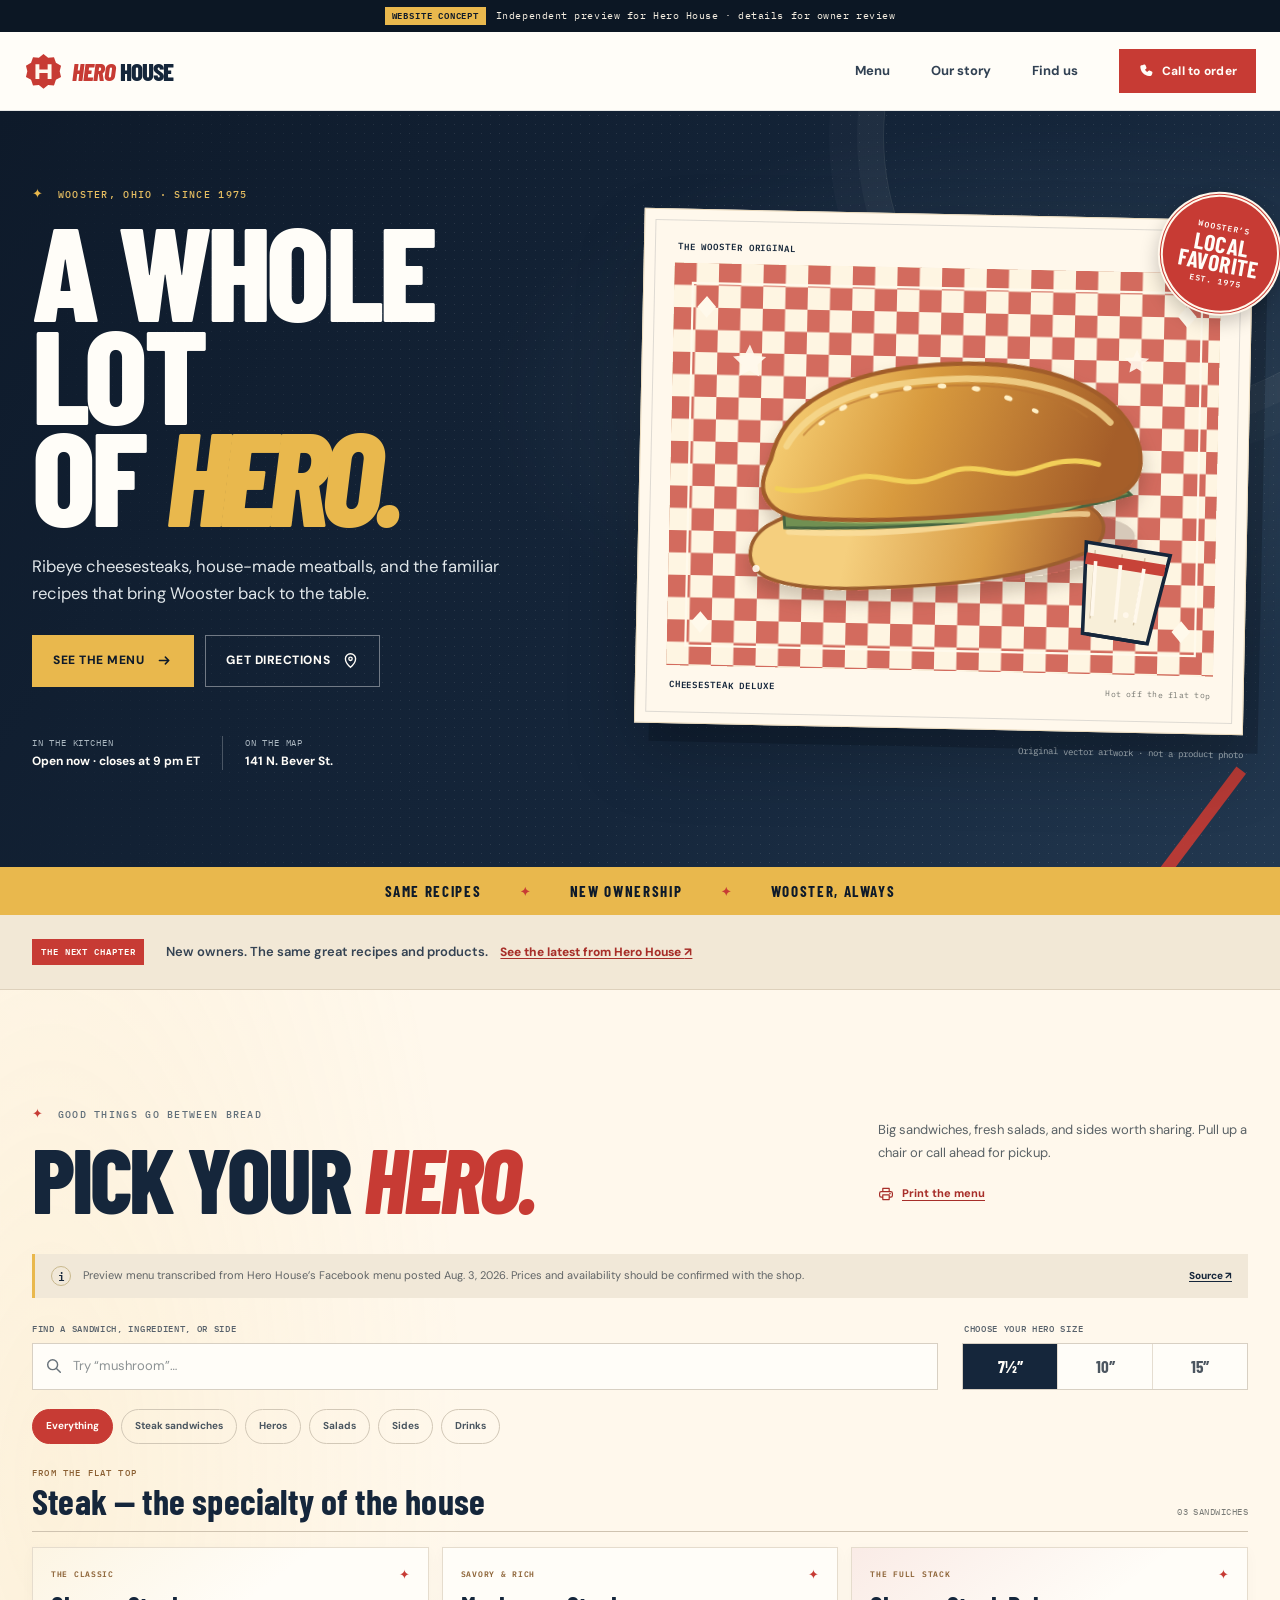
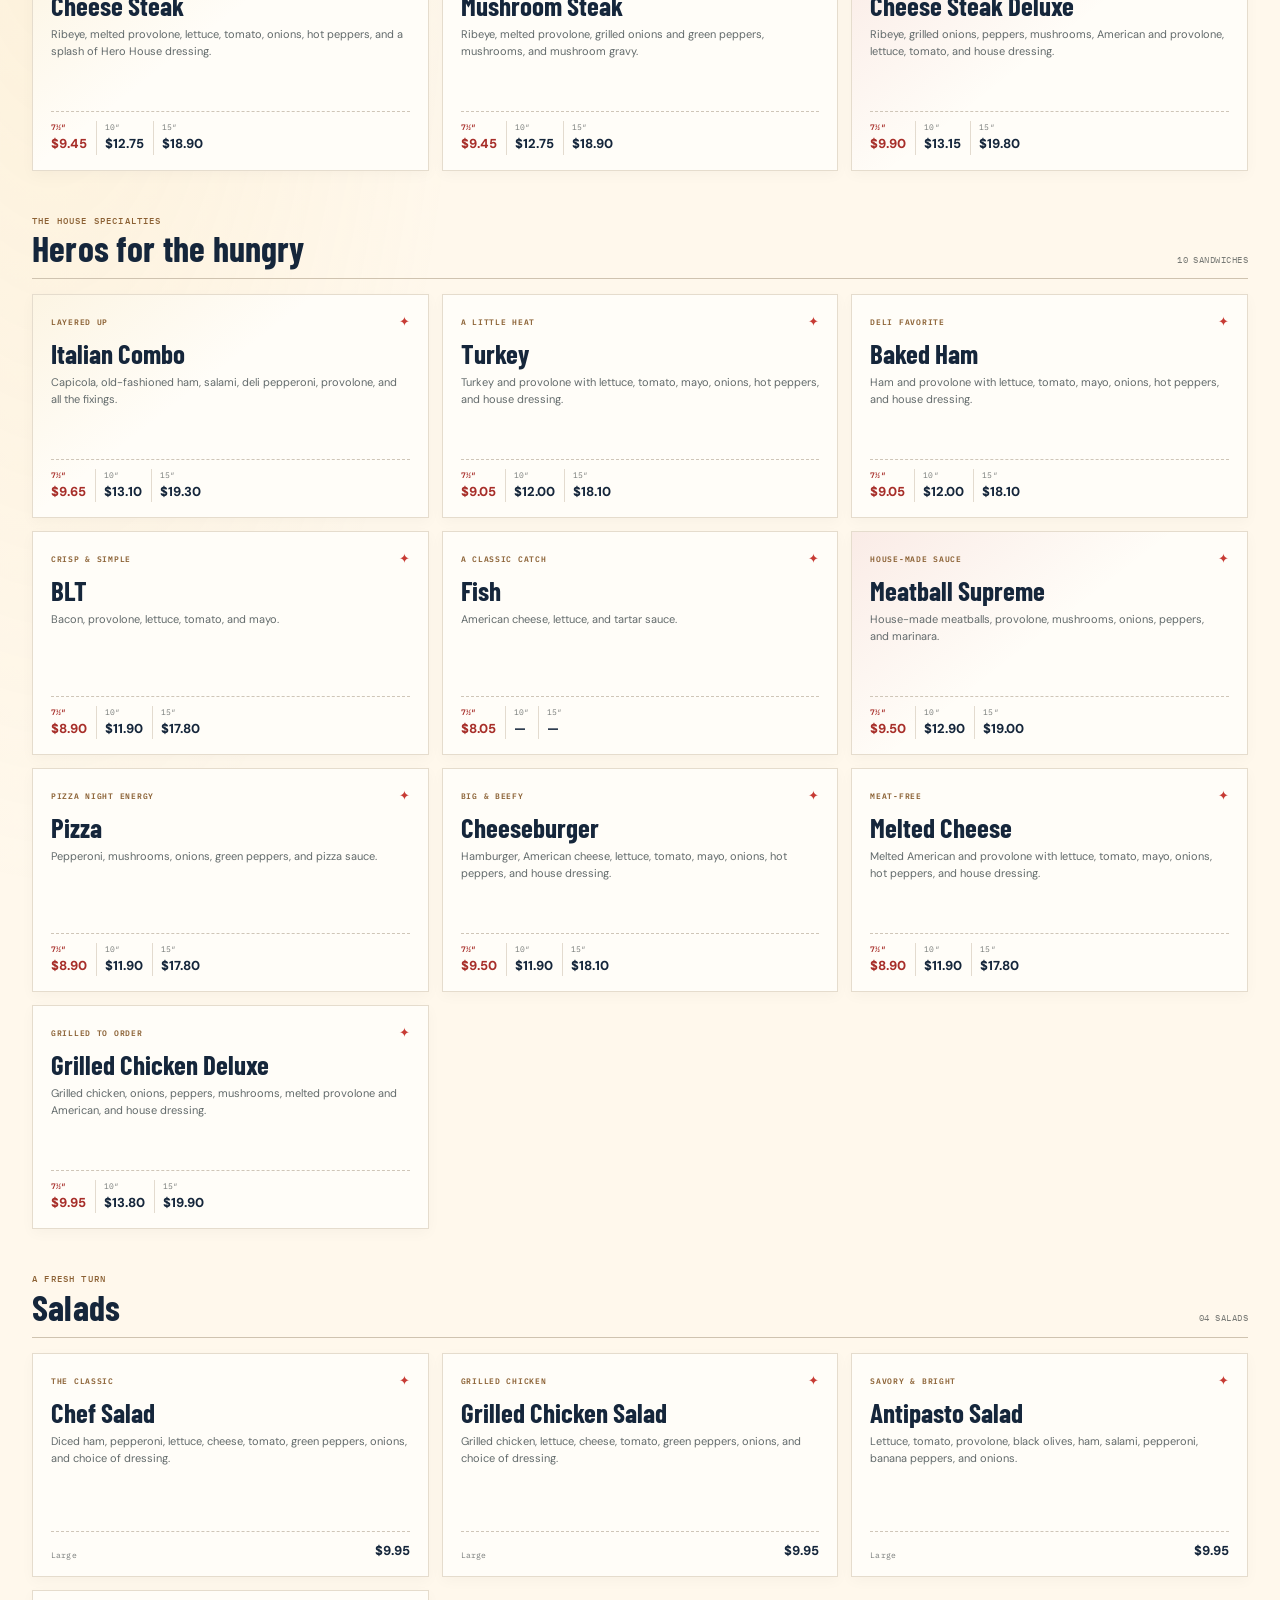
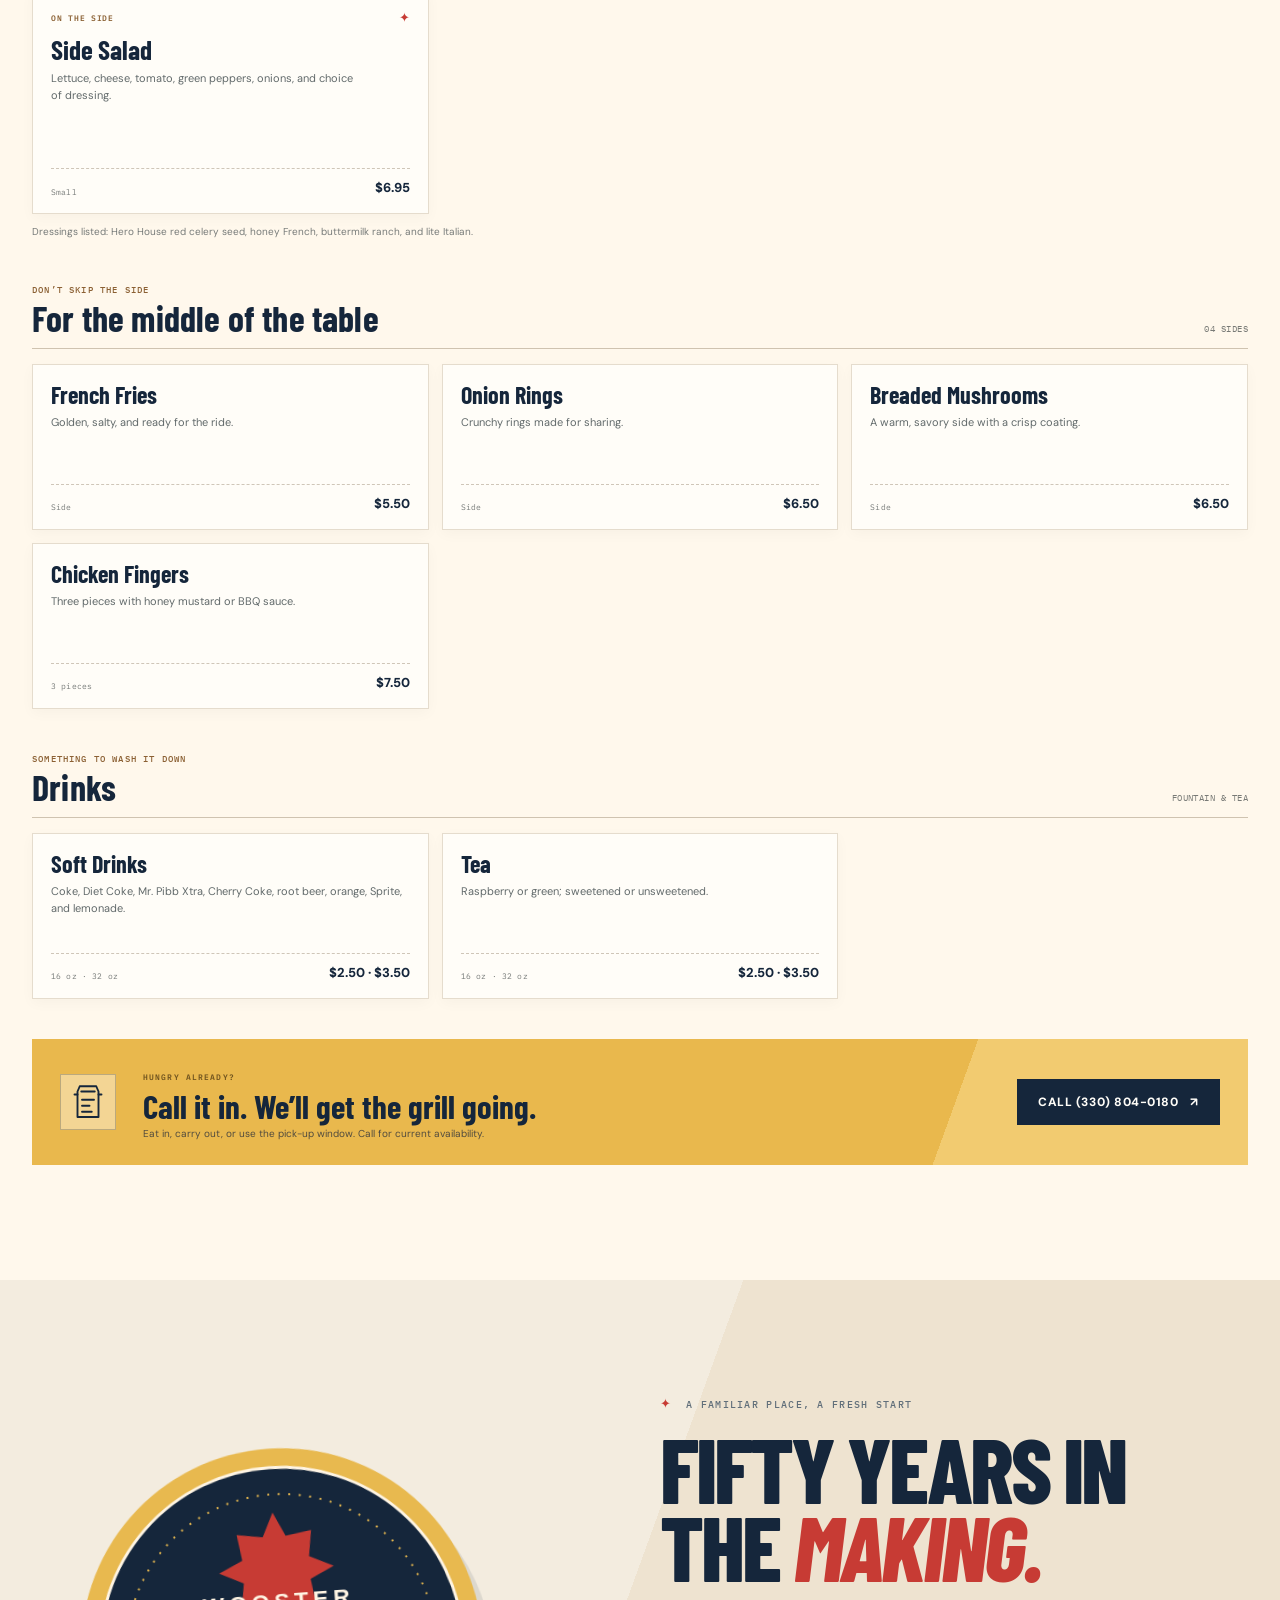
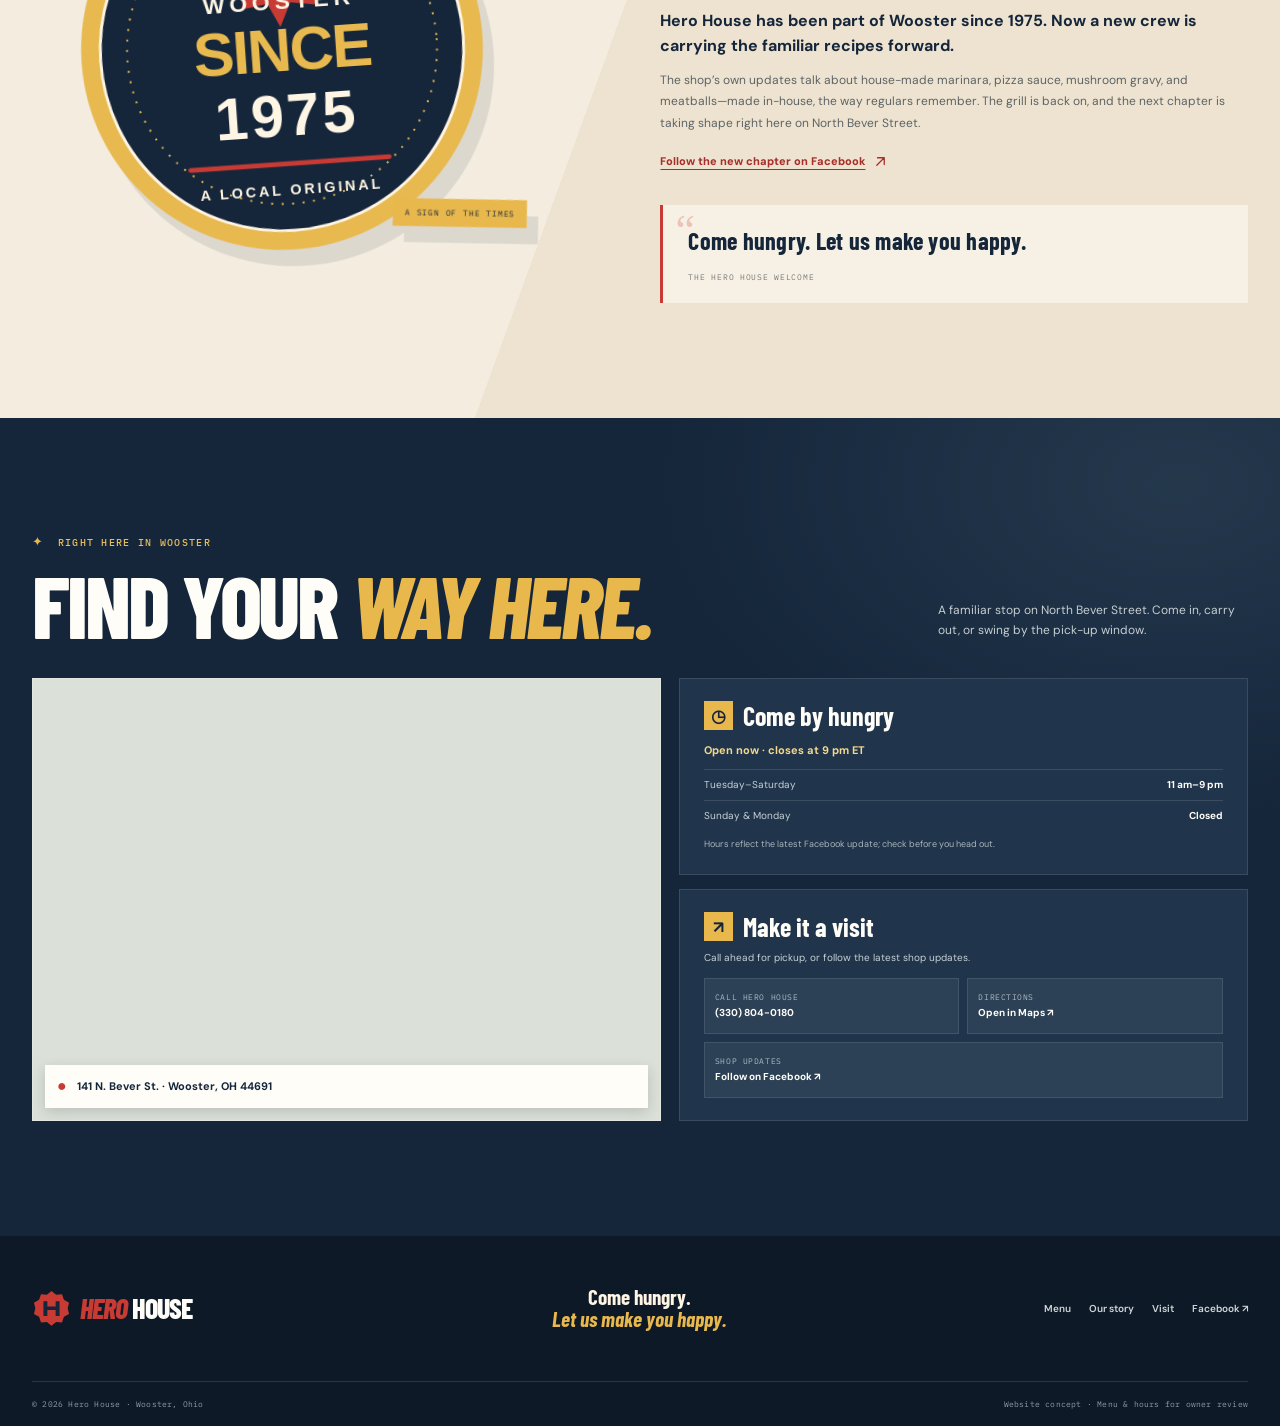
==== index.html @ 6859c463 "Build Hero House website concept" ====
<!doctype html>
<html lang="en" class="no-js">
  <head>
    <meta charset="utf-8" />
    <meta name="viewport" content="width=device-width, initial-scale=1" />
    <meta name="theme-color" content="#15263b" />
    <meta name="robots" content="noindex, nofollow" />
    <meta
      name="description"
      content="A website concept for Hero House in Wooster, Ohio: explore the menu, call for pickup, and find the shop on North Bever Street."
    />
    <meta property="og:type" content="website" />
    <meta property="og:title" content="Hero House — A Wooster Original Since 1975" />
    <meta
      property="og:description"
      content="Cheesesteaks, house-made meatballs, and a hometown favorite’s next chapter."
    />
    <meta property="og:image" content="https://quickerflipperupper.github.io/hero-house-wooster/social-card.svg" />
    <meta property="og:url" content="https://quickerflipperupper.github.io/hero-house-wooster/" />
    <title>Hero House | Wooster Sandwiches & Cheesesteaks</title>
    <link rel="icon" href="hero-mark.svg" type="image/svg+xml" />
    <link rel="preconnect" href="https://fonts.googleapis.com" />
    <link rel="preconnect" href="https://fonts.gstatic.com" crossorigin />
    <link
      href="https://fonts.googleapis.com/css2?family=Barlow+Condensed:wght@500;600;700;800;900&family=DM+Sans:wght@400;500;600;700&family=IBM+Plex+Mono:wght@400;500;600&display=swap"
      rel="stylesheet"
    />
    <link rel="stylesheet" href="styles.css" />
    <script defer src="script.js"></script>
  </head>
  <body>
    <a class="skip-link" href="#main">Skip to content</a>

    <div class="concept-ribbon" role="note">
      <span class="concept-ribbon__stamp">Website concept</span>
      <span>Independent preview for Hero House · details for owner review</span>
    </div>

    <header class="site-header" id="top">
      <div class="site-header__inner">
        <a class="brand" href="#top" aria-label="Hero House home">
          <span class="brand__mark" aria-hidden="true">
            <svg viewBox="0 0 48 48" role="presentation">
              <path d="M24 2.5 29.7 7l7.2-.5 2.4 6.8 6.3 3.5-1.7 7 1.7 7-6.3 3.5-2.4 6.8-7.2-.5-5.7 4.5-5.7-4.5-7.2.5-2.4-6.8-6.3-3.5 1.7-7-1.7-7 6.3-3.5 2.4-6.8 7.2.5z" fill="currentColor" />
              <path d="M14.1 15.1h4.8v6.5h10.2v-6.5h4.8v18h-4.8v-7.4H18.9v7.4h-4.8z" fill="#fff8ed" />
            </svg>
          </span>
          <span class="brand__wordmark"><span>Hero</span> House</span>
        </a>

        <button
          class="nav-toggle enhanced-control"
          id="navToggle"
          type="button"
          aria-label="Open navigation"
          aria-controls="siteNav"
          aria-expanded="false"
        >
          <span></span><span></span>
        </button>

        <nav class="site-nav" id="siteNav" aria-label="Main navigation">
          <a href="#menu">Menu</a>
          <a href="#story">Our story</a>
          <a href="#visit">Find us</a>
          <a class="site-nav__call" href="tel:+13308040180">
            <svg viewBox="0 0 20 20" aria-hidden="true"><path d="M5.2 2.7 7.6 2a1.5 1.5 0 0 1 1.8.8l1.1 2.7a1.5 1.5 0 0 1-.4 1.7L8.7 8.5a12 12 0 0 0 2.8 2.8l1.3-1.4a1.5 1.5 0 0 1 1.7-.4l2.7 1.1a1.5 1.5 0 0 1 .8 1.8l-.7 2.4a1.8 1.8 0 0 1-1.8 1.3C8.6 17.1 2.9 11.4 2.9 4.5c0-.8.5-1.5 1.3-1.8Z" fill="currentColor" /></svg>
            Call to order
          </a>
        </nav>
      </div>
    </header>

    <main id="main">
      <section class="hero" aria-labelledby="heroTitle">
        <div class="hero__grain" aria-hidden="true"></div>
        <div class="hero__inner page-width">
          <div class="hero__copy">
            <p class="eyebrow eyebrow--light"><span class="eyebrow__star">✦</span> Wooster, Ohio · Since 1975</p>
            <h1 id="heroTitle">A whole lot<br />of <span>hero.</span></h1>
            <p class="hero__lead">
              Ribeye cheesesteaks, house-made meatballs, and the familiar recipes that bring Wooster back to the table.
            </p>
            <div class="hero__actions">
              <a class="button button--gold" href="#menu">
                See the menu
                <svg viewBox="0 0 20 20" aria-hidden="true"><path d="M4 10h11m-4-4 4 4-4 4" fill="none" stroke="currentColor" stroke-width="1.8" stroke-linecap="round" stroke-linejoin="round" /></svg>
              </a>
              <a class="button button--line" href="https://www.google.com/maps/dir/?api=1&destination=141+N+Bever+St%2C+Wooster%2C+OH+44691" target="_blank" rel="noopener noreferrer">
                Get directions
                <svg viewBox="0 0 20 20" aria-hidden="true"><path d="M10 18s6-5.1 6-10a6 6 0 1 0-12 0c0 4.9 6 10 6 10Z" fill="none" stroke="currentColor" stroke-width="1.6" /><circle cx="10" cy="8" r="2" fill="none" stroke="currentColor" stroke-width="1.6" /></svg>
              </a>
            </div>
            <div class="hero__quick-info">
              <div class="quick-info__item">
                <span class="quick-info__label">In the kitchen</span>
                <span class="quick-info__value" id="openStatus" aria-live="polite">Tue–Sat · 11 am–9 pm</span>
              </div>
              <span class="quick-info__divider" aria-hidden="true"></span>
              <div class="quick-info__item">
                <span class="quick-info__label">On the map</span>
                <span class="quick-info__value">141 N. Bever St.</span>
              </div>
            </div>
          </div>

          <figure class="hero-art">
            <div class="hero-art__frame">
              <div class="hero-art__topline">
                <span>THE WOOSTER ORIGINAL</span>
                <span class="hero-art__spark" aria-hidden="true">✦ ✦ ✦</span>
              </div>
              <img
                src="hero-sandwich.svg"
                width="760"
                height="560"
                alt="Original illustration of a loaded cheesesteak on red-and-cream deli paper"
                fetchpriority="high"
              />
              <figcaption class="hero-art__caption">
                <span>Cheesesteak Deluxe</span>
                <span>Hot off the flat top</span>
              </figcaption>
            </div>
            <div class="hero-art__seal" aria-label="A Wooster favorite since 1975">
              <span>WOOSTER’S</span>
              <strong>LOCAL<br />FAVORITE</strong>
              <span>EST. 1975</span>
            </div>
            <p class="hero-art__credit">Original vector artwork · not a product photo</p>
          </figure>
        </div>
        <div class="hero__bottomline" aria-hidden="true">
          <span>Same recipes</span><b>✦</b><span>New ownership</span><b>✦</b><span>Wooster, always</span>
        </div>
      </section>

      <section class="welcome-strip" aria-label="New ownership update">
        <div class="welcome-strip__inner page-width">
          <span class="welcome-strip__label">THE NEXT CHAPTER</span>
          <p>New owners. The same great recipes and products. <a href="https://www.facebook.com/p/Hero-House-61589136044433/" target="_blank" rel="noopener noreferrer">See the latest from Hero House <span aria-hidden="true">↗</span></a></p>
        </div>
      </section>

      <section class="menu-section section-pad" id="menu" aria-labelledby="menuTitle">
        <div class="page-width">
          <div class="section-heading section-heading--menu">
            <div>
              <p class="eyebrow"><span class="eyebrow__star">✦</span> Good things go between bread</p>
              <h2 id="menuTitle">Pick your <span>hero.</span></h2>
            </div>
            <div class="menu-heading-note">
              <p>Big sandwiches, fresh salads, and sides worth sharing. Pull up a chair or call ahead for pickup.</p>
              <button class="text-button enhanced-control" id="printMenu" type="button">
                <svg viewBox="0 0 20 20" aria-hidden="true"><path d="M6 7V3h8v4M6 14H4a2 2 0 0 1-2-2V9a2 2 0 0 1 2-2h12a2 2 0 0 1 2 2v3a2 2 0 0 1-2 2h-2M6 11h8v6H6z" fill="none" stroke="currentColor" stroke-width="1.5" stroke-linejoin="round" /><path d="M15 9.5h.01" stroke="currentColor" stroke-width="2" stroke-linecap="round" /></svg>
                Print the menu
              </button>
            </div>
          </div>

          <div class="menu-note" role="note">
            <span class="menu-note__icon" aria-hidden="true">i</span>
            <p>Preview menu transcribed from Hero House’s Facebook menu posted Aug. 3, 2026. Prices and availability should be confirmed with the shop.</p>
            <a href="https://www.facebook.com/p/Hero-House-61589136044433/" target="_blank" rel="noopener noreferrer">Source <span aria-hidden="true">↗</span></a>
          </div>

          <div class="menu-tools enhanced-control" aria-label="Menu controls">
            <div class="menu-tools__search">
              <label for="menuSearch">Find a sandwich, ingredient, or side</label>
              <div class="search-box">
                <svg viewBox="0 0 20 20" aria-hidden="true"><circle cx="8.5" cy="8.5" r="5.5" fill="none" stroke="currentColor" stroke-width="1.6" /><path d="m13 13 4 4" stroke="currentColor" stroke-width="1.6" stroke-linecap="round" /></svg>
                <input id="menuSearch" name="menu-search" type="search" autocomplete="off" placeholder="Try “mushroom”…" />
                <button class="search-clear" id="clearSearch" type="button" hidden>Clear</button>
              </div>
            </div>
            <fieldset class="size-picker">
              <legend>Choose your hero size</legend>
              <div class="size-picker__options">
                <button type="button" data-size-option="small" aria-pressed="true">7½″</button>
                <button type="button" data-size-option="medium" aria-pressed="false">10″</button>
                <button type="button" data-size-option="large" aria-pressed="false">15″</button>
              </div>
            </fieldset>
          </div>

          <div class="filter-row enhanced-control" role="group" aria-label="Filter menu by category">
            <button type="button" class="filter-chip is-active" data-menu-filter="all" aria-pressed="true">Everything</button>
            <button type="button" class="filter-chip" data-menu-filter="steaks" aria-pressed="false">Steak sandwiches</button>
            <button type="button" class="filter-chip" data-menu-filter="heroes" aria-pressed="false">Heros</button>
            <button type="button" class="filter-chip" data-menu-filter="salads" aria-pressed="false">Salads</button>
            <button type="button" class="filter-chip" data-menu-filter="sides" aria-pressed="false">Sides</button>
            <button type="button" class="filter-chip" data-menu-filter="drinks" aria-pressed="false">Drinks</button>
          </div>
          <p class="menu-status" id="menuStatus" role="status" aria-live="polite"></p>

          <div class="menu-groups" id="menuGroups">
            <section class="menu-group" data-menu-group="steaks" aria-labelledby="steakTitle">
              <div class="menu-group__heading">
                <div><span class="menu-group__kicker">FROM THE FLAT TOP</span><h3 id="steakTitle">Steak — the specialty of the house</h3></div>
                <span class="menu-group__count">03 sandwiches</span>
              </div>
              <div class="menu-grid">
                <article class="menu-card menu-card--signature" data-menu-item data-category="steaks" data-search="cheese steak ribeye provolone lettuce tomato mayo onions hot peppers house dressing">
                  <div class="menu-card__topline"><span class="menu-card__tag">THE CLASSIC</span><span class="menu-card__symbol" aria-hidden="true">✦</span></div>
                  <h4>Cheese Steak</h4>
                  <p>Ribeye, melted provolone, lettuce, tomato, onions, hot peppers, and a splash of Hero House dressing.</p>
                  <div class="menu-prices" aria-label="Price by sandwich size">
                    <span data-size-price="small"><small>7½″</small><strong>$9.45</strong></span><span data-size-price="medium"><small>10″</small><strong>$12.75</strong></span><span data-size-price="large"><small>15″</small><strong>$18.90</strong></span>
                  </div>
                </article>
                <article class="menu-card" data-menu-item data-category="steaks" data-search="mushroom steak ribeye provolone grilled onions green peppers mushrooms mushroom gravy">
                  <div class="menu-card__topline"><span class="menu-card__tag">SAVORY & RICH</span><span class="menu-card__symbol" aria-hidden="true">✦</span></div>
                  <h4>Mushroom Steak</h4>
                  <p>Ribeye, melted provolone, grilled onions and green peppers, mushrooms, and mushroom gravy.</p>
                  <div class="menu-prices" aria-label="Price by sandwich size">
                    <span data-size-price="small"><small>7½″</small><strong>$9.45</strong></span><span data-size-price="medium"><small>10″</small><strong>$12.75</strong></span><span data-size-price="large"><small>15″</small><strong>$18.90</strong></span>
                  </div>
                </article>
                <article class="menu-card menu-card--red" data-menu-item data-category="steaks" data-search="cheese steak deluxe ribeye grilled onions green peppers hot peppers mushrooms american provolone lettuce tomato mayo house dressing">
                  <div class="menu-card__topline"><span class="menu-card__tag">THE FULL STACK</span><span class="menu-card__symbol" aria-hidden="true">✦</span></div>
                  <h4>Cheese Steak Deluxe</h4>
                  <p>Ribeye, grilled onions, peppers, mushrooms, American and provolone, lettuce, tomato, and house dressing.</p>
                  <div class="menu-prices" aria-label="Price by sandwich size">
                    <span data-size-price="small"><small>7½″</small><strong>$9.90</strong></span><span data-size-price="medium"><small>10″</small><strong>$13.15</strong></span><span data-size-price="large"><small>15″</small><strong>$19.80</strong></span>
                  </div>
                </article>
              </div>
            </section>

            <section class="menu-group" data-menu-group="heroes" aria-labelledby="heroesTitle">
              <div class="menu-group__heading">
                <div><span class="menu-group__kicker">THE HOUSE SPECIALTIES</span><h3 id="heroesTitle">Heros for the hungry</h3></div>
                <span class="menu-group__count">10 sandwiches</span>
              </div>
              <div class="menu-grid">
                <article class="menu-card menu-card--signature" data-menu-item data-category="heroes" data-search="italian combo capicola ham old fashioned salami deli pepperoni provolone lettuce tomato mayo onions hot peppers dressing">
                  <div class="menu-card__topline"><span class="menu-card__tag">LAYERED UP</span><span class="menu-card__symbol" aria-hidden="true">✦</span></div>
                  <h4>Italian Combo</h4>
                  <p>Capicola, old-fashioned ham, salami, deli pepperoni, provolone, and all the fixings.</p>
                  <div class="menu-prices" aria-label="Price by sandwich size"><span data-size-price="small"><small>7½″</small><strong>$9.65</strong></span><span data-size-price="medium"><small>10″</small><strong>$13.10</strong></span><span data-size-price="large"><small>15″</small><strong>$19.30</strong></span></div>
                </article>
                <article class="menu-card" data-menu-item data-category="heroes" data-search="turkey provolone lettuce tomato mayo onions hot peppers house dressing">
                  <div class="menu-card__topline"><span class="menu-card__tag">A LITTLE HEAT</span><span class="menu-card__symbol" aria-hidden="true">✦</span></div>
                  <h4>Turkey</h4>
                  <p>Turkey and provolone with lettuce, tomato, mayo, onions, hot peppers, and house dressing.</p>
                  <div class="menu-prices" aria-label="Price by sandwich size"><span data-size-price="small"><small>7½″</small><strong>$9.05</strong></span><span data-size-price="medium"><small>10″</small><strong>$12.00</strong></span><span data-size-price="large"><small>15″</small><strong>$18.10</strong></span></div>
                </article>
                <article class="menu-card" data-menu-item data-category="heroes" data-search="baked ham provolone lettuce tomato mayo onions hot peppers house dressing">
                  <div class="menu-card__topline"><span class="menu-card__tag">DELI FAVORITE</span><span class="menu-card__symbol" aria-hidden="true">✦</span></div>
                  <h4>Baked Ham</h4>
                  <p>Ham and provolone with lettuce, tomato, mayo, onions, hot peppers, and house dressing.</p>
                  <div class="menu-prices" aria-label="Price by sandwich size"><span data-size-price="small"><small>7½″</small><strong>$9.05</strong></span><span data-size-price="medium"><small>10″</small><strong>$12.00</strong></span><span data-size-price="large"><small>15″</small><strong>$18.10</strong></span></div>
                </article>
                <article class="menu-card" data-menu-item data-category="heroes" data-search="blt bacon provolone lettuce tomato mayo">
                  <div class="menu-card__topline"><span class="menu-card__tag">CRISP & SIMPLE</span><span class="menu-card__symbol" aria-hidden="true">✦</span></div>
                  <h4>BLT</h4>
                  <p>Bacon, provolone, lettuce, tomato, and mayo.</p>
                  <div class="menu-prices" aria-label="Price by sandwich size"><span data-size-price="small"><small>7½″</small><strong>$8.90</strong></span><span data-size-price="medium"><small>10″</small><strong>$11.90</strong></span><span data-size-price="large"><small>15″</small><strong>$17.80</strong></span></div>
                </article>
                <article class="menu-card" data-menu-item data-category="heroes" data-search="fish american cheese lettuce tartar sauce">
                  <div class="menu-card__topline"><span class="menu-card__tag">A CLASSIC CATCH</span><span class="menu-card__symbol" aria-hidden="true">✦</span></div>
                  <h4>Fish</h4>
                  <p>American cheese, lettuce, and tartar sauce.</p>
                  <div class="menu-prices" aria-label="Price by sandwich size"><span data-size-price="small"><small>7½″</small><strong>$8.05</strong></span><span data-size-price="medium"><small>10″</small><strong>—</strong></span><span data-size-price="large"><small>15″</small><strong>—</strong></span></div>
                </article>
                <article class="menu-card menu-card--red" data-menu-item data-category="heroes" data-search="meatball supreme meatballs provolone mushrooms onions green peppers marinara sauce">
                  <div class="menu-card__topline"><span class="menu-card__tag">HOUSE-MADE SAUCE</span><span class="menu-card__symbol" aria-hidden="true">✦</span></div>
                  <h4>Meatball Supreme</h4>
                  <p>House-made meatballs, provolone, mushrooms, onions, peppers, and marinara.</p>
                  <div class="menu-prices" aria-label="Price by sandwich size"><span data-size-price="small"><small>7½″</small><strong>$9.50</strong></span><span data-size-price="medium"><small>10″</small><strong>$12.90</strong></span><span data-size-price="large"><small>15″</small><strong>$19.00</strong></span></div>
                </article>
                <article class="menu-card" data-menu-item data-category="heroes" data-search="pizza pepperoni mushroom onion green peppers pizza sauce">
                  <div class="menu-card__topline"><span class="menu-card__tag">PIZZA NIGHT ENERGY</span><span class="menu-card__symbol" aria-hidden="true">✦</span></div>
                  <h4>Pizza</h4>
                  <p>Pepperoni, mushrooms, onions, green peppers, and pizza sauce.</p>
                  <div class="menu-prices" aria-label="Price by sandwich size"><span data-size-price="small"><small>7½″</small><strong>$8.90</strong></span><span data-size-price="medium"><small>10″</small><strong>$11.90</strong></span><span data-size-price="large"><small>15″</small><strong>$17.80</strong></span></div>
                </article>
                <article class="menu-card" data-menu-item data-category="heroes" data-search="cheeseburger hamburger american cheese lettuce tomato mayo onions hot peppers house dressing">
                  <div class="menu-card__topline"><span class="menu-card__tag">BIG & BEEFY</span><span class="menu-card__symbol" aria-hidden="true">✦</span></div>
                  <h4>Cheeseburger</h4>
                  <p>Hamburger, American cheese, lettuce, tomato, mayo, onions, hot peppers, and house dressing.</p>
                  <div class="menu-prices" aria-label="Price by sandwich size"><span data-size-price="small"><small>7½″</small><strong>$9.50</strong></span><span data-size-price="medium"><small>10″</small><strong>$11.90</strong></span><span data-size-price="large"><small>15″</small><strong>$18.10</strong></span></div>
                </article>
                <article class="menu-card" data-menu-item data-category="heroes" data-search="melted cheese american provolone lettuce tomato mayo onions hot peppers house dressing vegetarian">
                  <div class="menu-card__topline"><span class="menu-card__tag">MEAT-FREE</span><span class="menu-card__symbol" aria-hidden="true">✦</span></div>
                  <h4>Melted Cheese</h4>
                  <p>Melted American and provolone with lettuce, tomato, mayo, onions, hot peppers, and house dressing.</p>
                  <div class="menu-prices" aria-label="Price by sandwich size"><span data-size-price="small"><small>7½″</small><strong>$8.90</strong></span><span data-size-price="medium"><small>10″</small><strong>$11.90</strong></span><span data-size-price="large"><small>15″</small><strong>$17.80</strong></span></div>
                </article>
                <article class="menu-card" data-menu-item data-category="heroes" data-search="grilled chicken deluxe grilled onions green peppers hot peppers mushrooms provolone american cheese lettuce tomato mayo house dressing">
                  <div class="menu-card__topline"><span class="menu-card__tag">GRILLED TO ORDER</span><span class="menu-card__symbol" aria-hidden="true">✦</span></div>
                  <h4>Grilled Chicken Deluxe</h4>
                  <p>Grilled chicken, onions, peppers, mushrooms, melted provolone and American, and house dressing.</p>
                  <div class="menu-prices" aria-label="Price by sandwich size"><span data-size-price="small"><small>7½″</small><strong>$9.95</strong></span><span data-size-price="medium"><small>10″</small><strong>$13.80</strong></span><span data-size-price="large"><small>15″</small><strong>$19.90</strong></span></div>
                </article>
              </div>
            </section>

            <section class="menu-group" data-menu-group="salads" aria-labelledby="saladTitle">
              <div class="menu-group__heading">
                <div><span class="menu-group__kicker">A FRESH TURN</span><h3 id="saladTitle">Salads</h3></div>
                <span class="menu-group__count">04 salads</span>
              </div>
              <div class="menu-grid">
                <article class="menu-card" data-menu-item data-category="salads" data-search="chef salad diced ham pepperoni lettuce cheese tomato green peppers onions dressing">
                  <div class="menu-card__topline"><span class="menu-card__tag">THE CLASSIC</span><span class="menu-card__symbol" aria-hidden="true">✦</span></div><h4>Chef Salad</h4><p>Diced ham, pepperoni, lettuce, cheese, tomato, green peppers, onions, and choice of dressing.</p><div class="menu-card__single-price"><span>Large</span><strong>$9.95</strong></div>
                </article>
                <article class="menu-card" data-menu-item data-category="salads" data-search="grilled chicken salad lettuce cheese tomato green peppers onions dressing">
                  <div class="menu-card__topline"><span class="menu-card__tag">GRILLED CHICKEN</span><span class="menu-card__symbol" aria-hidden="true">✦</span></div><h4>Grilled Chicken Salad</h4><p>Grilled chicken, lettuce, cheese, tomato, green peppers, onions, and choice of dressing.</p><div class="menu-card__single-price"><span>Large</span><strong>$9.95</strong></div>
                </article>
                <article class="menu-card" data-menu-item data-category="salads" data-search="antipasto salad lettuce tomato provolone black olives ham salami pepperoni banana peppers onions dressing">
                  <div class="menu-card__topline"><span class="menu-card__tag">SAVORY & BRIGHT</span><span class="menu-card__symbol" aria-hidden="true">✦</span></div><h4>Antipasto Salad</h4><p>Lettuce, tomato, provolone, black olives, ham, salami, pepperoni, banana peppers, and onions.</p><div class="menu-card__single-price"><span>Large</span><strong>$9.95</strong></div>
                </article>
                <article class="menu-card" data-menu-item data-category="salads" data-search="side salad lettuce cheese tomato green peppers onions dressing">
                  <div class="menu-card__topline"><span class="menu-card__tag">ON THE SIDE</span><span class="menu-card__symbol" aria-hidden="true">✦</span></div><h4>Side Salad</h4><p>Lettuce, cheese, tomato, green peppers, onions, and choice of dressing.</p><div class="menu-card__single-price"><span>Small</span><strong>$6.95</strong></div>
                </article>
              </div>
              <p class="menu-group__footnote">Dressings listed: Hero House red celery seed, honey French, buttermilk ranch, and lite Italian.</p>
            </section>

            <section class="menu-group" data-menu-group="sides" aria-labelledby="sidesTitle">
              <div class="menu-group__heading">
                <div><span class="menu-group__kicker">DON’T SKIP THE SIDE</span><h3 id="sidesTitle">For the middle of the table</h3></div>
                <span class="menu-group__count">04 sides</span>
              </div>
              <div class="menu-grid menu-grid--compact">
                <article class="menu-card menu-card--compact" data-menu-item data-category="sides" data-search="french fries crispy potatoes">
                  <h4>French Fries</h4><p>Golden, salty, and ready for the ride.</p><div class="menu-card__single-price"><span>Side</span><strong>$5.50</strong></div>
                </article>
                <article class="menu-card menu-card--compact" data-menu-item data-category="sides" data-search="onion rings crispy fried onions">
                  <h4>Onion Rings</h4><p>Crunchy rings made for sharing.</p><div class="menu-card__single-price"><span>Side</span><strong>$6.50</strong></div>
                </article>
                <article class="menu-card menu-card--compact" data-menu-item data-category="sides" data-search="breaded mushrooms fried mushroom">
                  <h4>Breaded Mushrooms</h4><p>A warm, savory side with a crisp coating.</p><div class="menu-card__single-price"><span>Side</span><strong>$6.50</strong></div>
                </article>
                <article class="menu-card menu-card--compact" data-menu-item data-category="sides" data-search="chicken fingers honey mustard bbq sauce">
                  <h4>Chicken Fingers</h4><p>Three pieces with honey mustard or BBQ sauce.</p><div class="menu-card__single-price"><span>3 pieces</span><strong>$7.50</strong></div>
                </article>
              </div>
            </section>

            <section class="menu-group" data-menu-group="drinks" aria-labelledby="drinksTitle">
              <div class="menu-group__heading">
                <div><span class="menu-group__kicker">SOMETHING TO WASH IT DOWN</span><h3 id="drinksTitle">Drinks</h3></div>
                <span class="menu-group__count">Fountain & tea</span>
              </div>
              <div class="menu-grid menu-grid--compact">
                <article class="menu-card menu-card--compact" data-menu-item data-category="drinks" data-search="soft drinks coke diet coke mr pibb cherry coke root beer orange sprite lemonade fountain">
                  <h4>Soft Drinks</h4><p>Coke, Diet Coke, Mr. Pibb Xtra, Cherry Coke, root beer, orange, Sprite, and lemonade.</p><div class="menu-card__single-price"><span>16 oz · 32 oz</span><strong>$2.50 · $3.50</strong></div>
                </article>
                <article class="menu-card menu-card--compact" data-menu-item data-category="drinks" data-search="tea raspberry green sweetened unsweetened iced">
                  <h4>Tea</h4><p>Raspberry or green; sweetened or unsweetened.</p><div class="menu-card__single-price"><span>16 oz · 32 oz</span><strong>$2.50 · $3.50</strong></div>
                </article>
              </div>
            </section>
          </div>

          <div class="menu-empty" id="menuEmpty" hidden>
            <span aria-hidden="true">✦</span>
            <p>No menu items match that search.</p>
            <button class="text-button" id="resetMenu" type="button">Show the full menu</button>
          </div>

          <div class="order-banner">
            <div class="order-banner__icon" aria-hidden="true">
              <svg viewBox="0 0 56 56"><path d="M17 7h22l3 7v34H14V14z" fill="none" stroke="currentColor" stroke-width="2.5" stroke-linejoin="round" /><path d="M19 14h18M20 25h16M20 33h10M20 41h13" fill="none" stroke="currentColor" stroke-width="2.5" stroke-linecap="round" /><path d="M10 18h4m28 0h4" stroke="currentColor" stroke-width="2.5" stroke-linecap="round" /></svg>
            </div>
            <div><span class="order-banner__eyebrow">HUNGRY ALREADY?</span><h3>Call it in. We’ll get the grill going.</h3><p>Eat in, carry out, or use the pick-up window. Call for current availability.</p></div>
            <a class="button button--navy" href="tel:+13308040180">Call (330) 804-0180 <span aria-hidden="true">↗</span></a>
          </div>
        </div>
      </section>

      <section class="story-section section-pad" id="story" aria-labelledby="storyTitle">
        <div class="page-width story-grid">
          <div class="story-stamp" aria-label="Hero House, Wooster, Ohio, since 1975">
            <svg viewBox="0 0 460 460" role="img" aria-labelledby="stampTitle stampDesc">
              <title id="stampTitle">Hero House, Wooster original</title>
              <desc id="stampDesc">A graphic anniversary seal inspired by the restaurant's vintage storefront sign.</desc>
              <circle cx="230" cy="230" r="210" fill="#e8b94f" />
              <circle cx="230" cy="230" r="190" fill="#15263b" stroke="#fff5e4" stroke-width="3" />
              <circle cx="230" cy="230" r="162" fill="none" stroke="#e8b94f" stroke-width="2" stroke-dasharray="2 9" />
              <path d="m230 87 12 25 27-4-4 27 25 12-25 12 4 27-27-4-12 25-12-25-27 4 4-27-25-12 25-12-4-27 27 4z" fill="#c73b34" />
              <text x="230" y="188" text-anchor="middle" fill="#fff5e4" font-family="Arial, sans-serif" font-size="24" font-weight="700" letter-spacing="5">WOOSTER</text>
              <text x="230" y="253" text-anchor="middle" fill="#e8b94f" font-family="Arial, sans-serif" font-size="64" font-weight="900" letter-spacing="-2">SINCE</text>
              <text x="230" y="321" text-anchor="middle" fill="#fff5e4" font-family="Arial, sans-serif" font-size="62" font-weight="900" letter-spacing="3">1975</text>
              <path d="M126 350h208" stroke="#c73b34" stroke-width="5" stroke-linecap="round" />
              <text x="230" y="383" text-anchor="middle" fill="#fff5e4" font-family="Arial, sans-serif" font-size="15" font-weight="700" letter-spacing="3">A LOCAL ORIGINAL</text>
            </svg>
            <span class="story-stamp__label">A sign of the times</span>
          </div>
          <div class="story-copy">
            <p class="eyebrow"><span class="eyebrow__star">✦</span> A familiar place, a fresh start</p>
            <h2 id="storyTitle">Fifty years in<br />the <span>making.</span></h2>
            <p class="story-copy__lead">Hero House has been part of Wooster since 1975. Now a new crew is carrying the familiar recipes forward.</p>
            <p>The shop’s own updates talk about house-made marinara, pizza sauce, mushroom gravy, and meatballs—made in-house, the way regulars remember. The grill is back on, and the next chapter is taking shape right here on North Bever Street.</p>
            <a class="story-link" href="https://www.facebook.com/p/Hero-House-61589136044433/" target="_blank" rel="noopener noreferrer">
              Follow the new chapter on Facebook
              <svg viewBox="0 0 20 20" aria-hidden="true"><path d="M5 15 15 5M6 5h9v9" fill="none" stroke="currentColor" stroke-width="1.7" stroke-linecap="round" stroke-linejoin="round" /></svg>
            </a>
            <div class="story-quote">
              <span class="story-quote__mark" aria-hidden="true">“</span>
              <p>Come hungry. Let us make you happy.</p>
              <span class="story-quote__source">The Hero House welcome</span>
            </div>
          </div>
        </div>
      </section>

      <section class="visit-section section-pad" id="visit" aria-labelledby="visitTitle">
        <div class="page-width">
          <div class="visit-heading">
            <div><p class="eyebrow eyebrow--light"><span class="eyebrow__star">✦</span> Right here in Wooster</p><h2 id="visitTitle">Find your <span>way here.</span></h2></div>
            <p class="visit-heading__aside">A familiar stop on North Bever Street. Come in, carry out, or swing by the pick-up window.</p>
          </div>

          <div class="visit-grid">
            <div class="map-card">
              <iframe
                title="Map to Hero House at 141 North Bever Street in Wooster, Ohio"
                src="https://www.google.com/maps?q=141+N+Bever+St,+Wooster,+OH+44691&output=embed"
                loading="lazy"
                referrerpolicy="strict-origin-when-cross-origin"
                allowfullscreen
              ></iframe>
              <div class="map-card__caption"><span class="map-card__pin" aria-hidden="true">●</span><span>141 N. Bever St. · Wooster, OH 44691</span></div>
            </div>

            <div class="visit-details">
              <div class="visit-card visit-card--hours">
                <div class="visit-card__heading"><span class="visit-card__icon" aria-hidden="true">◷</span><h3>Come by hungry</h3></div>
                <p class="visit-card__live" id="hoursStatus" aria-live="polite">Tuesday–Saturday · 11 am–9 pm</p>
                <dl class="hours-list">
                  <div><dt>Tuesday–Saturday</dt><dd>11 am–9 pm</dd></div>
                  <div><dt>Sunday & Monday</dt><dd>Closed</dd></div>
                </dl>
                <p class="visit-card__fine">Hours reflect the latest Facebook update; check before you head out.</p>
              </div>
              <div class="visit-card visit-card--contact">
                <div class="visit-card__heading"><span class="visit-card__icon" aria-hidden="true">↗</span><h3>Make it a visit</h3></div>
                <p>Call ahead for pickup, or follow the latest shop updates.</p>
                <div class="visit-actions">
                  <a href="tel:+13308040180"><span>Call Hero House</span><strong>(330) 804-0180</strong></a>
                  <a href="https://www.google.com/maps/dir/?api=1&destination=141+N+Bever+St%2C+Wooster%2C+OH+44691" target="_blank" rel="noopener noreferrer"><span>Directions</span><strong>Open in Maps ↗</strong></a>
                  <a href="https://www.facebook.com/p/Hero-House-61589136044433/" target="_blank" rel="noopener noreferrer"><span>Shop updates</span><strong>Follow on Facebook ↗</strong></a>
                </div>
              </div>
            </div>
          </div>
        </div>
      </section>
    </main>

    <footer class="site-footer">
      <div class="page-width site-footer__main">
        <a class="brand brand--footer" href="#top" aria-label="Hero House, back to top">
          <span class="brand__mark" aria-hidden="true"><svg viewBox="0 0 48 48"><path d="M24 2.5 29.7 7l7.2-.5 2.4 6.8 6.3 3.5-1.7 7 1.7 7-6.3 3.5-2.4 6.8-7.2-.5-5.7 4.5-5.7-4.5-7.2.5-2.4-6.8-6.3-3.5 1.7-7-1.7-7 6.3-3.5 2.4-6.8 7.2.5z" fill="currentColor" /><path d="M14.1 15.1h4.8v6.5h10.2v-6.5h4.8v18h-4.8v-7.4H18.9v7.4h-4.8z" fill="#15263b" /></svg></span>
          <span class="brand__wordmark"><span>Hero</span> House</span>
        </a>
        <p class="site-footer__motto">Come hungry.<br /><span>Let us make you happy.</span></p>
        <div class="site-footer__links"><a href="#menu">Menu</a><a href="#story">Our story</a><a href="#visit">Visit</a><a href="https://www.facebook.com/p/Hero-House-61589136044433/" target="_blank" rel="noopener noreferrer">Facebook ↗</a></div>
      </div>
      <div class="page-width site-footer__bottom">
        <span>© <span id="currentYear">2026</span> Hero House · Wooster, Ohio</span>
        <span>Website concept · Menu & hours for owner review</span>
      </div>
    </footer>

    <div class="mobile-action-bar" aria-label="Quick actions">
      <a href="https://www.google.com/maps/dir/?api=1&destination=141+N+Bever+St%2C+Wooster%2C+OH+44691" target="_blank" rel="noopener noreferrer">
        <svg viewBox="0 0 20 20" aria-hidden="true"><path d="M10 18s6-5.1 6-10a6 6 0 1 0-12 0c0 4.9 6 10 6 10Z" fill="none" stroke="currentColor" stroke-width="1.6" /><circle cx="10" cy="8" r="2" fill="none" stroke="currentColor" stroke-width="1.6" /></svg>
        Directions
      </a>
      <a href="tel:+13308040180" class="mobile-action-bar__call">
        <svg viewBox="0 0 20 20" aria-hidden="true"><path d="M5.2 2.7 7.6 2a1.5 1.5 0 0 1 1.8.8l1.1 2.7a1.5 1.5 0 0 1-.4 1.7L8.7 8.5a12 12 0 0 0 2.8 2.8l1.3-1.4a1.5 1.5 0 0 1 1.7-.4l2.7 1.1a1.5 1.5 0 0 1 .8 1.8l-.7 2.4a1.8 1.8 0 0 1-1.8 1.3C8.6 17.1 2.9 11.4 2.9 4.5c0-.8.5-1.5 1.3-1.8Z" fill="currentColor" /></svg>
        Call to order
      </a>
    </div>
  </body>
</html>
---- styles.css ----
:root {
  color-scheme: light;
  --ink: #17283b;
  --ink-soft: #3f4a55;
  --navy: #15263b;
  --navy-deep: #0e1a2a;
  --red: #c73b34;
  --red-dark: #a72e29;
  --gold: #e9b84d;
  --gold-light: #f5d88b;
  --paper: #fff8ec;
  --paper-deep: #f3e9d7;
  --white: #fffdf8;
  --green: #536f4a;
  --line: #ded4c3;
  --display: "Barlow Condensed", Impact, "Arial Narrow", sans-serif;
  --body: "DM Sans", "Avenir Next", Avenir, sans-serif;
  --mono: "IBM Plex Mono", "SFMono-Regular", Consolas, monospace;
  --page-width: 1240px;
  --shadow-card: 0 16px 42px rgb(32 27 18 / 7%);
}

*,
*::before,
*::after {
  box-sizing: border-box;
}

html {
  scroll-behavior: smooth;
  scroll-padding-top: 94px;
  -webkit-tap-highlight-color: transparent;
}

body {
  margin: 0;
  min-width: 320px;
  color: var(--ink);
  background: var(--paper);
  font-family: var(--body);
  font-size: 16px;
  line-height: 1.55;
  text-rendering: optimizeLegibility;
  -webkit-font-smoothing: antialiased;
  overflow-x: hidden;
}

button,
input {
  font: inherit;
}

button,
a {
  touch-action: manipulation;
}

a {
  color: inherit;
  text-underline-offset: 0.18em;
}

img,
svg {
  display: block;
  max-width: 100%;
}

button:focus-visible,
a:focus-visible,
input:focus-visible {
  outline: 3px solid #1f79a8;
  outline-offset: 3px;
}

.page-width {
  width: min(var(--page-width), calc(100% - 64px));
  margin-inline: auto;
}

.skip-link {
  position: fixed;
  z-index: 100;
  top: 12px;
  left: 12px;
  padding: 10px 14px;
  color: var(--white);
  background: var(--navy-deep);
  border-radius: 4px;
  transform: translateY(-160%);
}

.skip-link:focus {
  transform: translateY(0);
}

.concept-ribbon {
  display: flex;
  min-height: 32px;
  align-items: center;
  justify-content: center;
  gap: 10px;
  padding: 5px 18px;
  color: #f5eee1;
  background: #0c1724;
  font-family: var(--mono);
  font-size: 10px;
  letter-spacing: 0.055em;
  text-align: center;
}

.concept-ribbon__stamp {
  padding: 2px 7px;
  color: var(--navy-deep);
  background: var(--gold);
  font-size: 9px;
  font-weight: 600;
  letter-spacing: 0.09em;
  text-transform: uppercase;
}

.site-header {
  position: sticky;
  z-index: 40;
  top: 0;
  border-bottom: 1px solid rgb(21 38 59 / 10%);
  background: rgb(255 253 248 / 96%);
  backdrop-filter: blur(14px);
}

.site-header__inner {
  width: min(1320px, calc(100% - 48px));
  min-height: 78px;
  margin-inline: auto;
  display: flex;
  align-items: center;
  justify-content: space-between;
  gap: 32px;
}

.brand {
  display: inline-flex;
  align-items: center;
  gap: 9px;
  color: var(--navy);
  text-decoration: none;
  white-space: nowrap;
}

.brand__mark {
  width: 39px;
  color: var(--red);
}

.brand__wordmark {
  font-family: var(--display);
  font-size: 25px;
  font-weight: 800;
  line-height: 0.9;
  letter-spacing: -0.035em;
  text-transform: uppercase;
}

.brand__wordmark span {
  color: var(--red);
  font-style: italic;
}

.site-nav {
  display: flex;
  align-items: center;
  gap: clamp(22px, 3.2vw, 48px);
}

.site-nav > a:not(.site-nav__call) {
  color: #314153;
  font-size: 13px;
  font-weight: 700;
  text-decoration: none;
  transition: color 150ms ease;
}

.site-nav > a:not(.site-nav__call):hover {
  color: var(--red);
}

.site-nav__call {
  display: inline-flex;
  min-height: 44px;
  align-items: center;
  gap: 8px;
  padding: 0 18px;
  color: var(--white);
  background: var(--red);
  border: 1px solid var(--red);
  font-size: 12px;
  font-weight: 800;
  letter-spacing: 0.02em;
  text-decoration: none;
  transition: background-color 150ms ease, transform 150ms ease;
}

.site-nav__call:hover {
  background: var(--red-dark);
  transform: translateY(-1px);
}

.site-nav__call svg {
  width: 16px;
  height: 16px;
}

.nav-toggle {
  display: none;
}

.hero {
  position: relative;
  isolation: isolate;
  overflow: hidden;
  color: var(--white);
  background:
    radial-gradient(ellipse at 82% 36%, rgb(68 91 111 / 45%) 0, transparent 38%),
    linear-gradient(125deg, var(--navy-deep) 0%, var(--navy) 60%, #233951 100%);
}

.hero::before,
.hero::after {
  position: absolute;
  z-index: -1;
  content: "";
  pointer-events: none;
}

.hero::before {
  width: 42vw;
  height: 42vw;
  top: -19vw;
  right: -11vw;
  border: 1px solid rgb(255 248 236 / 10%);
  border-radius: 50%;
  box-shadow: 0 0 0 26px rgb(255 248 236 / 3%), 0 0 0 54px rgb(255 248 236 / 2%);
}

.hero::after {
  width: 12px;
  height: 230px;
  right: 8%;
  bottom: -62px;
  background: var(--red);
  transform: rotate(37deg);
  opacity: 0.9;
}

.hero__grain {
  position: absolute;
  z-index: -1;
  inset: 0;
  opacity: 0.14;
  background-image: radial-gradient(rgb(255 255 255 / 68%) 0.65px, transparent 0.8px);
  background-size: 9px 9px;
  mask-image: linear-gradient(90deg, transparent 0, #000 35%, #000 100%);
  pointer-events: none;
}

.hero__inner {
  display: grid;
  min-height: 620px;
  grid-template-columns: 0.93fr 1.07fr;
  align-items: center;
  gap: clamp(42px, 6vw, 96px);
  padding-block: 74px 82px;
}

.hero__copy {
  position: relative;
  z-index: 2;
  padding-bottom: 15px;
}

.eyebrow {
  margin: 0 0 15px;
  color: #616f7a;
  font-family: var(--mono);
  font-size: 10px;
  font-weight: 500;
  letter-spacing: 0.13em;
  line-height: 1.4;
  text-transform: uppercase;
}

.eyebrow--light {
  color: #e5bd61;
}

.eyebrow__star {
  margin-right: 6px;
  color: var(--red);
  font-size: 13px;
}

.eyebrow--light .eyebrow__star {
  color: var(--gold);
}

.hero h1,
.section-heading h2,
.story-copy h2,
.visit-heading h2 {
  margin: 0;
  font-family: var(--display);
  font-weight: 800;
  letter-spacing: -0.035em;
  text-transform: uppercase;
  text-wrap: balance;
}

.hero h1 {
  max-width: 620px;
  font-size: clamp(82px, 10.4vw, 144px);
  line-height: 0.77;
}

.hero h1 span {
  color: var(--gold);
  font-style: italic;
  letter-spacing: -0.065em;
}

.hero__lead {
  max-width: 470px;
  margin: 27px 0 0;
  color: #e0e6e9;
  font-size: clamp(15px, 1.3vw, 18px);
  line-height: 1.65;
  text-wrap: pretty;
}

.hero__actions {
  display: flex;
  flex-wrap: wrap;
  gap: 11px;
  margin-top: 27px;
}

.button {
  display: inline-flex;
  min-height: 52px;
  align-items: center;
  justify-content: center;
  gap: 12px;
  padding: 0 20px;
  border: 1px solid transparent;
  font-size: 12px;
  font-weight: 800;
  letter-spacing: 0.045em;
  text-decoration: none;
  text-transform: uppercase;
  transition: transform 150ms ease, background-color 150ms ease, color 150ms ease;
}

.button:hover {
  transform: translateY(-2px);
}

.button svg {
  width: 17px;
  height: 17px;
}

.button--gold {
  color: var(--navy-deep);
  background: var(--gold);
}

.button--gold:hover {
  background: var(--gold-light);
}

.button--line {
  color: var(--white);
  border-color: rgb(255 255 255 / 40%);
  background: transparent;
}

.button--line:hover {
  color: var(--navy-deep);
  background: var(--white);
}

.hero__quick-info {
  display: flex;
  align-items: center;
  gap: 22px;
  margin-top: 49px;
}

.quick-info__item {
  display: grid;
  gap: 2px;
}

.quick-info__label,
.quick-info__value {
  display: block;
}

.quick-info__label {
  color: #acb8c1;
  font-family: var(--mono);
  font-size: 9px;
  letter-spacing: 0.09em;
  text-transform: uppercase;
}

.quick-info__value {
  color: var(--white);
  font-size: 12px;
  font-weight: 700;
}

.quick-info__divider {
  width: 1px;
  height: 34px;
  background: rgb(255 255 255 / 24%);
}

.hero-art {
  position: relative;
  max-width: 620px;
  margin: 0;
  transform: rotate(1.2deg);
}

.hero-art__frame {
  position: relative;
  padding: clamp(16px, 2.5vw, 30px);
  color: var(--ink);
  background: var(--paper);
  border: 1px solid #eadabd;
  box-shadow: 15px 18px 0 rgb(5 13 22 / 28%), 0 33px 70px rgb(0 0 0 / 20%);
}

.hero-art__frame::after {
  position: absolute;
  inset: 10px;
  border: 1px solid rgb(21 38 59 / 14%);
  content: "";
  pointer-events: none;
}

.hero-art__topline,
.hero-art__caption {
  display: flex;
  align-items: center;
  justify-content: space-between;
  gap: 8px;
  font-family: var(--mono);
  font-size: 9px;
  font-weight: 600;
  letter-spacing: 0.1em;
  text-transform: uppercase;
}

.hero-art__topline {
  padding: 0 3px 9px;
}

.hero-art__spark {
  color: var(--red);
  letter-spacing: 0.25em;
}

.hero-art img {
  width: 100%;
  height: auto;
  background: #e8d7b7;
}

.hero-art__caption {
  padding: 12px 3px 1px;
  color: var(--navy);
}

.hero-art__caption span:last-child {
  color: #74756f;
  font-size: 8px;
  font-weight: 400;
  letter-spacing: 0.03em;
  text-transform: none;
}

.hero-art__seal {
  position: absolute;
  z-index: 2;
  top: -28px;
  right: -29px;
  display: grid;
  width: 124px;
  height: 124px;
  align-content: center;
  justify-items: center;
  color: var(--white);
  background: var(--red);
  border: 5px double var(--paper);
  border-radius: 50%;
  box-shadow: 0 7px 18px rgb(0 0 0 / 20%);
  text-align: center;
  transform: rotate(9deg);
}

.hero-art__seal span {
  font-family: var(--mono);
  font-size: 8px;
  font-weight: 600;
  letter-spacing: 0.1em;
}

.hero-art__seal strong {
  margin: 2px 0;
  font-family: var(--display);
  font-size: 23px;
  line-height: 0.82;
  letter-spacing: 0.025em;
}

.hero-art__credit {
  margin: 13px 0 0;
  color: #aeb9bf;
  font-family: var(--mono);
  font-size: 9px;
  text-align: right;
}

.hero__bottomline {
  display: flex;
  min-height: 48px;
  align-items: center;
  justify-content: center;
  gap: clamp(14px, 3vw, 48px);
  padding: 8px 18px;
  color: var(--navy-deep);
  background: var(--gold);
  font-family: var(--display);
  font-size: 15px;
  font-weight: 700;
  letter-spacing: 0.11em;
  text-transform: uppercase;
}

.hero__bottomline b {
  color: var(--red);
  font-size: 12px;
}

.welcome-strip {
  background: #f2e8d6;
  border-bottom: 1px solid #ded1bc;
}

.welcome-strip__inner {
  display: flex;
  min-height: 74px;
  align-items: center;
  gap: 22px;
}

.welcome-strip__label {
  flex: 0 0 auto;
  padding: 6px 9px;
  color: var(--white);
  background: var(--red);
  font-family: var(--mono);
  font-size: 9px;
  font-weight: 600;
  letter-spacing: 0.1em;
}

.welcome-strip p {
  margin: 0;
  color: #354353;
  font-size: 13px;
  font-weight: 600;
}

.welcome-strip a {
  margin-left: 9px;
  color: var(--red-dark);
  font-size: 12px;
  font-weight: 800;
  text-decoration-thickness: 1px;
}

.section-pad {
  padding-block: clamp(76px, 9vw, 124px);
}

.menu-section {
  position: relative;
  background:
    radial-gradient(ellipse at 4% 14%, rgb(233 184 77 / 11%) 0, transparent 24%),
    var(--paper);
}

.section-heading {
  display: flex;
  align-items: end;
  justify-content: space-between;
  gap: 40px;
  margin-bottom: 37px;
}

.section-heading h2,
.story-copy h2,
.visit-heading h2 {
  color: var(--navy);
  font-size: clamp(56px, 7.1vw, 94px);
  line-height: 0.86;
}

.section-heading h2 span,
.story-copy h2 span {
  color: var(--red);
  font-style: italic;
}

.menu-heading-note {
  max-width: 370px;
  padding-bottom: 6px;
}

.menu-heading-note p {
  margin: 0 0 13px;
  color: #5a6266;
  font-size: 13px;
  line-height: 1.7;
}

.text-button {
  display: inline-flex;
  min-height: 34px;
  align-items: center;
  gap: 8px;
  padding: 0;
  color: var(--red-dark);
  background: transparent;
  border: 0;
  cursor: pointer;
  font-size: 11px;
  font-weight: 800;
  text-decoration: underline;
  text-decoration-thickness: 1px;
  text-underline-offset: 3px;
}

.text-button:hover {
  color: var(--navy);
}

.text-button svg {
  width: 16px;
  height: 16px;
}

.menu-note {
  display: flex;
  align-items: center;
  gap: 12px;
  margin: 0 0 24px;
  padding: 12px 16px;
  background: #f1e8d8;
  border-left: 3px solid var(--gold);
}

.menu-note__icon {
  display: grid;
  width: 20px;
  height: 20px;
  flex: 0 0 auto;
  place-items: center;
  color: var(--navy);
  border: 1px solid #c9b98d;
  border-radius: 50%;
  font-family: var(--mono);
  font-size: 11px;
  font-weight: 600;
}

.menu-note p {
  flex: 1;
  margin: 0;
  color: #606466;
  font-size: 11px;
  line-height: 1.5;
}

.menu-note > a {
  flex: 0 0 auto;
  color: var(--navy);
  font-size: 10px;
  font-weight: 800;
  text-decoration: underline;
}

.menu-tools {
  display: grid;
  grid-template-columns: minmax(250px, 1fr) auto;
  align-items: end;
  gap: 24px;
  margin-bottom: 19px;
}

.menu-tools__search label,
.size-picker legend {
  display: block;
  margin-bottom: 7px;
  color: #57616b;
  font-family: var(--mono);
  font-size: 9px;
  font-weight: 500;
  letter-spacing: 0.075em;
  text-transform: uppercase;
}

.search-box {
  display: flex;
  min-height: 47px;
  align-items: center;
  gap: 10px;
  padding: 0 12px;
  background: var(--white);
  border: 1px solid #d8d0c3;
}

.search-box:focus-within {
  border-color: #577d92;
  box-shadow: 0 0 0 2px rgb(31 121 168 / 15%);
}

.search-box > svg {
  width: 18px;
  height: 18px;
  flex: 0 0 auto;
  color: #68727a;
}

.search-box input {
  width: 100%;
  min-width: 0;
  padding: 10px 0;
  color: var(--ink);
  background: transparent;
  border: 0;
  outline: 0;
  font-size: 13px;
}

.search-box input::placeholder {
  color: #8c9294;
}

.search-box input:focus-visible {
  outline: 0;
}

.search-clear {
  padding: 5px 3px;
  color: var(--red-dark);
  background: transparent;
  border: 0;
  cursor: pointer;
  font-size: 10px;
  font-weight: 800;
  text-decoration: underline;
}

.size-picker {
  min-width: 286px;
  margin: 0;
  padding: 0;
  border: 0;
}

.size-picker__options {
  display: flex;
  min-height: 47px;
  align-items: stretch;
  background: var(--white);
  border: 1px solid #d8d0c3;
}

.size-picker__options button {
  min-width: 72px;
  flex: 1;
  color: #4c5660;
  background: transparent;
  border: 0;
  border-right: 1px solid #e5ddd0;
  cursor: pointer;
  font-family: var(--display);
  font-size: 17px;
  font-weight: 700;
  transition: color 140ms ease, background-color 140ms ease;
}

.size-picker__options button:last-child {
  border-right: 0;
}

.size-picker__options button[aria-pressed="true"] {
  color: var(--white);
  background: var(--navy);
}

.size-picker__options button:hover:not([aria-pressed="true"]) {
  color: var(--red-dark);
  background: #f5ede0;
}

.filter-row {
  display: flex;
  gap: 8px;
  padding: 0 0 22px;
  overflow-x: auto;
  scrollbar-width: thin;
}

.filter-chip {
  min-height: 35px;
  flex: 0 0 auto;
  padding: 0 13px;
  color: #4a5660;
  background: transparent;
  border: 1px solid #d2c8b7;
  border-radius: 999px;
  cursor: pointer;
  font-size: 10px;
  font-weight: 700;
  transition: background-color 140ms ease, color 140ms ease, border-color 140ms ease;
}

.filter-chip:hover:not(.is-active) {
  color: var(--navy);
  background: #f3eadb;
  border-color: #b9a98f;
}

.filter-chip.is-active {
  color: var(--white);
  background: var(--red);
  border-color: var(--red);
}

.menu-status {
  position: absolute;
  width: 1px;
  height: 1px;
  overflow: hidden;
  clip: rect(0, 0, 0, 0);
  white-space: nowrap;
  clip-path: inset(50%);
}

.menu-groups {
  display: grid;
  gap: 43px;
}

.menu-group[hidden],
.menu-card[hidden] {
  display: none;
}

.menu-group__heading {
  display: flex;
  align-items: end;
  justify-content: space-between;
  gap: 20px;
  margin-bottom: 15px;
  padding-bottom: 12px;
  border-bottom: 1px solid #cfc3b0;
}

.menu-group__kicker {
  display: block;
  margin-bottom: 3px;
  color: #8b6033;
  font-family: var(--mono);
  font-size: 9px;
  font-weight: 500;
  letter-spacing: 0.13em;
}

.menu-group__heading h3 {
  margin: 0;
  color: var(--navy);
  font-family: var(--display);
  font-size: clamp(27px, 3vw, 36px);
  font-weight: 700;
  letter-spacing: 0.005em;
  line-height: 1;
  text-wrap: balance;
}

.menu-group__count {
  flex: 0 0 auto;
  color: #787a76;
  font-family: var(--mono);
  font-size: 9px;
  letter-spacing: 0.05em;
  text-transform: uppercase;
}

.menu-grid {
  display: grid;
  grid-template-columns: repeat(3, minmax(0, 1fr));
  gap: 13px;
}

.menu-card {
  display: flex;
  min-width: 0;
  min-height: 224px;
  flex-direction: column;
  align-items: stretch;
  padding: 17px 18px 15px;
  background: var(--white);
  border: 1px solid #e5dccd;
  box-shadow: 0 4px 13px rgb(36 29 17 / 3%);
  transition: border-color 140ms ease, box-shadow 140ms ease, transform 140ms ease;
}

.menu-card:hover {
  border-color: #c9b18d;
  box-shadow: var(--shadow-card);
  transform: translateY(-2px);
}

.menu-card--signature {
  background:
    linear-gradient(142deg, rgb(233 184 77 / 12%), transparent 42%),
    var(--white);
}

.menu-card--red {
  background:
    linear-gradient(142deg, rgb(199 59 52 / 9%), transparent 48%),
    var(--white);
}

.menu-card__topline {
  display: flex;
  min-height: 19px;
  align-items: center;
  justify-content: space-between;
  gap: 8px;
  margin-bottom: 6px;
}

.menu-card__tag {
  color: #8b6134;
  font-family: var(--mono);
  font-size: 8px;
  font-weight: 600;
  letter-spacing: 0.09em;
  text-transform: uppercase;
}

.menu-card__symbol {
  color: var(--red);
  font-size: 13px;
}

.menu-card h4 {
  margin: 0 0 7px;
  color: var(--navy);
  font-family: var(--display);
  font-size: 27px;
  font-weight: 700;
  line-height: 1.05;
  text-wrap: balance;
}

.menu-card > p {
  margin: 0 0 16px;
  color: #626a6b;
  font-size: 11px;
  line-height: 1.55;
  text-wrap: pretty;
}

.menu-prices {
  display: flex;
  align-items: end;
  gap: 8px;
  margin-top: auto;
  padding-top: 9px;
  border-top: 1px dashed #cfc6b8;
}

.menu-prices > span {
  display: grid;
  min-width: 0;
  gap: 1px;
  padding-right: 9px;
  border-right: 1px solid #e3dbcf;
}

.menu-prices > span:last-child {
  padding-right: 0;
  border-right: 0;
}

.menu-prices small,
.menu-card__single-price span {
  color: #777b79;
  font-family: var(--mono);
  font-size: 8px;
  font-weight: 400;
  letter-spacing: 0.02em;
}

.menu-prices strong,
.menu-card__single-price strong {
  color: var(--navy);
  font-size: 13px;
  font-variant-numeric: tabular-nums;
  font-weight: 800;
}

.menu-prices > span.is-selected small {
  color: var(--red-dark);
  font-weight: 600;
}

.menu-prices > span.is-selected strong {
  color: var(--red-dark);
}

.menu-card__single-price {
  display: flex;
  align-items: end;
  justify-content: space-between;
  gap: 10px;
  margin-top: auto;
  padding-top: 9px;
  border-top: 1px dashed #cfc6b8;
}

.menu-grid--compact .menu-card {
  min-height: 166px;
}

.menu-grid--compact .menu-card h4 {
  font-size: 24px;
}

.menu-group__footnote {
  margin: 10px 0 0;
  color: #777b79;
  font-size: 10px;
}

.menu-empty {
  padding: 34px 20px;
  color: #59626a;
  background: #f3ecdf;
  text-align: center;
}

.menu-empty[hidden] {
  display: none;
}

.menu-empty > span {
  color: var(--red);
  font-size: 20px;
}

.menu-empty p {
  margin: 7px 0 3px;
  font-weight: 700;
}

.order-banner {
  display: grid;
  grid-template-columns: 64px minmax(0, 1fr) auto;
  align-items: center;
  gap: 19px;
  margin-top: 40px;
  padding: 24px 28px;
  color: var(--white);
  background: var(--gold);
  background-image: linear-gradient(110deg, var(--gold) 0 75%, #f2cb70 75% 100%);
}

.order-banner__icon {
  display: grid;
  width: 56px;
  height: 56px;
  place-items: center;
  color: var(--navy);
  background: rgb(255 248 236 / 45%);
  border: 1px solid rgb(21 38 59 / 25%);
}

.order-banner__icon svg {
  width: 42px;
  height: 42px;
}

.order-banner__eyebrow {
  color: #70541f;
  font-family: var(--mono);
  font-size: 8px;
  font-weight: 600;
  letter-spacing: 0.14em;
}

.order-banner h3 {
  margin: 2px 0 3px;
  color: var(--navy);
  font-family: var(--display);
  font-size: clamp(24px, 3vw, 33px);
  font-weight: 700;
  line-height: 1;
}

.order-banner p {
  margin: 0;
  color: #514b3e;
  font-size: 10px;
}

.button--navy {
  min-height: 46px;
  color: var(--white);
  background: var(--navy);
}

.button--navy:hover {
  background: var(--navy-deep);
}

.story-section {
  overflow: hidden;
  background: #eee3d0;
  background-image: linear-gradient(110deg, rgb(255 255 255 / 32%) 0 48%, transparent 48% 100%);
}

.story-grid {
  display: grid;
  grid-template-columns: 0.92fr 1.08fr;
  align-items: center;
  gap: clamp(50px, 10vw, 138px);
}

.story-stamp {
  position: relative;
  width: min(100%, 440px);
  margin-inline: auto;
  filter: drop-shadow(10px 17px 0 rgb(21 38 59 / 10%));
  transform: rotate(-4deg);
}

.story-stamp__label {
  position: absolute;
  right: -13px;
  bottom: 30px;
  padding: 8px 12px;
  color: var(--navy);
  background: var(--gold);
  font-family: var(--mono);
  font-size: 8px;
  letter-spacing: 0.1em;
  text-transform: uppercase;
  transform: rotate(5deg);
}

.story-copy {
  max-width: 590px;
}

.story-copy h2 {
  font-size: clamp(59px, 7.1vw, 91px);
}

.story-copy__lead {
  margin: 24px 0 11px;
  color: var(--navy);
  font-size: 16px;
  font-weight: 700;
  line-height: 1.55;
  text-wrap: pretty;
}

.story-copy > p:not(.eyebrow):not(.story-copy__lead) {
  margin: 0;
  color: #5d6365;
  font-size: 12px;
  line-height: 1.8;
  text-wrap: pretty;
}

.story-link {
  display: inline-flex;
  align-items: center;
  gap: 8px;
  margin-top: 19px;
  color: var(--red-dark);
  font-size: 11px;
  font-weight: 800;
  text-decoration-thickness: 1px;
  text-underline-offset: 4px;
}

.story-link svg {
  width: 15px;
  height: 15px;
}

.story-quote {
  position: relative;
  margin-top: 32px;
  padding: 17px 20px 15px 25px;
  background: rgb(255 253 248 / 55%);
  border-left: 3px solid var(--red);
}

.story-quote__mark {
  position: absolute;
  top: 4px;
  left: 12px;
  color: rgb(199 59 52 / 25%);
  font-family: Georgia, serif;
  font-size: 44px;
  line-height: 1;
}

.story-quote p {
  margin: 0 0 4px;
  color: var(--navy);
  font-family: var(--display);
  font-size: 24px;
  font-weight: 700;
  letter-spacing: 0.01em;
}

.story-quote__source {
  color: #777b79;
  font-family: var(--mono);
  font-size: 8px;
  letter-spacing: 0.09em;
  text-transform: uppercase;
}

.visit-section {
  color: var(--white);
  background:
    radial-gradient(ellipse at 92% 8%, rgb(66 90 109 / 34%) 0, transparent 31%),
    var(--navy);
}

.visit-heading {
  display: flex;
  align-items: end;
  justify-content: space-between;
  gap: 36px;
  margin-bottom: 36px;
}

.visit-heading h2 {
  color: var(--white);
  font-size: clamp(56px, 7vw, 88px);
}

.visit-heading h2 span {
  color: var(--gold);
  font-style: italic;
}

.visit-heading__aside {
  max-width: 310px;
  margin: 0 0 2px;
  color: #c6ced2;
  font-size: 12px;
  line-height: 1.7;
}

.visit-grid {
  display: grid;
  grid-template-columns: 1.05fr 0.95fr;
  gap: 18px;
}

.map-card {
  position: relative;
  min-height: 426px;
  overflow: hidden;
  background: #dbe0d9;
  border: 1px solid rgb(255 255 255 / 18%);
}

.map-card iframe {
  display: block;
  width: 100%;
  height: 100%;
  min-height: 426px;
  border: 0;
  filter: grayscale(0.75) contrast(0.93) saturate(0.73);
}

.map-card__caption {
  position: absolute;
  right: 12px;
  bottom: 12px;
  left: 12px;
  display: flex;
  min-height: 43px;
  align-items: center;
  gap: 10px;
  padding: 0 12px;
  color: var(--navy);
  background: var(--white);
  box-shadow: 0 4px 13px rgb(0 0 0 / 15%);
  font-size: 11px;
  font-weight: 700;
}

.map-card__pin {
  color: var(--red);
  font-size: 16px;
}

.visit-details {
  display: grid;
  gap: 14px;
}

.visit-card {
  padding: 22px 24px;
  background: #20354b;
  border: 1px solid rgb(255 255 255 / 11%);
}

.visit-card__heading {
  display: flex;
  align-items: center;
  gap: 10px;
}

.visit-card__icon {
  display: grid;
  width: 29px;
  height: 29px;
  place-items: center;
  color: var(--navy);
  background: var(--gold);
  font-size: 17px;
  font-weight: 700;
}

.visit-card h3 {
  margin: 0;
  color: var(--white);
  font-family: var(--display);
  font-size: 26px;
  font-weight: 700;
  line-height: 1;
}

.visit-card__live {
  margin: 12px 0 10px;
  color: var(--gold-light);
  font-size: 11px;
  font-weight: 700;
}

.hours-list {
  margin: 0;
  padding: 0;
}

.hours-list > div {
  display: flex;
  justify-content: space-between;
  gap: 12px;
  padding: 7px 0;
  border-top: 1px solid rgb(255 255 255 / 12%);
  font-size: 10px;
}

.hours-list dt {
  color: #c5d0d6;
}

.hours-list dd {
  margin: 0;
  color: var(--white);
  font-variant-numeric: tabular-nums;
  font-weight: 700;
  text-align: right;
}

.visit-card__fine {
  margin: 8px 0 0;
  color: #a6b4bc;
  font-size: 9px;
  line-height: 1.55;
}

.visit-card--contact > p {
  margin: 9px 0 12px;
  color: #c5d0d6;
  font-size: 10px;
}

.visit-actions {
  display: grid;
  grid-template-columns: 1fr 1fr;
  gap: 8px;
}

.visit-actions a {
  display: grid;
  min-height: 56px;
  align-content: center;
  gap: 1px;
  padding: 8px 10px;
  color: var(--white);
  background: rgb(255 255 255 / 6%);
  border: 1px solid rgb(255 255 255 / 10%);
  text-decoration: none;
  transition: background-color 140ms ease, border-color 140ms ease;
}

.visit-actions a:last-child {
  grid-column: 1 / -1;
}

.visit-actions a:hover {
  background: rgb(255 255 255 / 12%);
  border-color: rgb(255 255 255 / 26%);
}

.visit-actions span {
  color: #abb9c1;
  font-family: var(--mono);
  font-size: 8px;
  letter-spacing: 0.07em;
  text-transform: uppercase;
}

.visit-actions strong {
  font-size: 10px;
  font-weight: 700;
}

.site-footer {
  color: #dce1e3;
  background: #0d1927;
}

.site-footer__main {
  display: grid;
  min-height: 145px;
  grid-template-columns: 1fr 1fr 1fr;
  align-items: center;
  gap: 25px;
  padding-block: 24px;
}

.brand--footer {
  color: var(--white);
}

.brand--footer .brand__wordmark {
  font-size: 28px;
}

.site-footer__motto {
  margin: 0;
  color: #fff5e4;
  font-family: var(--display);
  font-size: 21px;
  font-weight: 700;
  line-height: 1.05;
  text-align: center;
}

.site-footer__motto span {
  color: var(--gold);
  font-style: italic;
}

.site-footer__links {
  display: flex;
  flex-wrap: wrap;
  justify-content: end;
  gap: 10px 18px;
}

.site-footer__links a {
  color: #d0d7da;
  font-size: 10px;
  font-weight: 600;
  text-decoration: none;
}

.site-footer__links a:hover {
  color: var(--gold);
  text-decoration: underline;
}

.site-footer__bottom {
  display: flex;
  min-height: 45px;
  align-items: center;
  justify-content: space-between;
  gap: 12px;
  color: #8f9da7;
  border-top: 1px solid rgb(255 255 255 / 12%);
  font-family: var(--mono);
  font-size: 8px;
  letter-spacing: 0.025em;
}

.mobile-action-bar {
  display: none;
}

.no-js .enhanced-control {
  display: none !important;
}

@media (max-width: 980px) {
  .hero__inner {
    min-height: auto;
    grid-template-columns: 0.95fr 1.05fr;
    gap: 38px;
    padding-block: 68px 74px;
  }

  .hero h1 {
    font-size: clamp(75px, 11vw, 112px);
  }

  .hero-art__seal {
    width: 105px;
    height: 105px;
    top: -22px;
    right: -18px;
  }

  .hero-art__seal strong {
    font-size: 20px;
  }

  .menu-grid {
    grid-template-columns: repeat(2, minmax(0, 1fr));
  }

  .story-grid {
    gap: 60px;
  }

  .visit-grid {
    grid-template-columns: 1fr 0.95fr;
  }
}

@media (max-width: 720px) {
  html {
    scroll-padding-top: 72px;
  }

  body {
    padding-bottom: 68px;
    font-size: 15px;
  }

  .page-width {
    width: min(var(--page-width), calc(100% - 38px));
  }

  .concept-ribbon {
    min-height: 31px;
    gap: 7px;
    padding-inline: 8px;
    font-size: 8px;
    letter-spacing: 0.01em;
  }

  .concept-ribbon__stamp {
    font-size: 8px;
  }

  .site-header__inner {
    width: calc(100% - 36px);
    min-height: 66px;
  }

  .brand__mark {
    width: 33px;
  }

  .brand__wordmark {
    font-size: 22px;
  }

  .nav-toggle {
    display: flex;
    width: 42px;
    height: 42px;
    flex-direction: column;
    align-items: center;
    justify-content: center;
    gap: 5px;
    padding: 0;
    background: transparent;
    border: 1px solid #d5ccbd;
    cursor: pointer;
  }

  .nav-toggle span {
    width: 17px;
    height: 2px;
    background: var(--navy);
    transition: transform 140ms ease;
  }

  .nav-toggle[aria-expanded="true"] span:first-child {
    transform: translateY(3.5px) rotate(45deg);
  }

  .nav-toggle[aria-expanded="true"] span:last-child {
    transform: translateY(-3.5px) rotate(-45deg);
  }

  .js .site-nav {
    position: absolute;
    top: 100%;
    right: 0;
    left: 0;
    display: none;
    align-items: stretch;
    gap: 0;
    padding: 7px 19px 17px;
    background: var(--white);
    border-bottom: 1px solid #d8d0c3;
    box-shadow: 0 14px 20px rgb(14 26 42 / 10%);
  }

  .js .site-nav.is-open {
    display: grid;
  }

  .site-nav > a:not(.site-nav__call) {
    min-height: 45px;
    align-content: center;
    border-bottom: 1px solid #eee7dc;
  }

  .site-nav__call {
    justify-content: center;
    margin-top: 12px;
  }

  .hero__inner {
    grid-template-columns: 1fr;
    gap: 41px;
    padding-block: 56px 45px;
  }

  .hero__copy {
    padding-bottom: 0;
  }

  .hero h1 {
    font-size: clamp(81px, 21vw, 122px);
  }

  .hero__lead {
    max-width: 490px;
    margin-top: 20px;
    font-size: 14px;
  }

  .hero__actions {
    margin-top: 22px;
  }

  .button {
    min-height: 49px;
    padding-inline: 15px;
    font-size: 10px;
  }

  .hero__quick-info {
    gap: 15px;
    margin-top: 31px;
  }

  .quick-info__label {
    font-size: 8px;
  }

  .quick-info__value {
    font-size: 10px;
  }

  .hero-art {
    width: calc(100% - 15px);
    max-width: 530px;
    margin-inline: auto;
  }

  .hero-art__frame {
    padding: 17px;
  }

  .hero-art__seal {
    top: -18px;
    right: -16px;
    width: 91px;
    height: 91px;
    border-width: 4px;
  }

  .hero-art__seal strong {
    font-size: 17px;
  }

  .hero-art__seal span {
    font-size: 6px;
  }

  .hero__bottomline {
    min-height: 39px;
    gap: 12px;
    font-size: 11px;
    letter-spacing: 0.08em;
  }

  .welcome-strip__inner {
    min-height: auto;
    align-items: flex-start;
    gap: 10px;
    padding-block: 15px;
  }

  .welcome-strip__label {
    margin-top: 1px;
    padding: 5px 6px;
    font-size: 7px;
  }

  .welcome-strip p {
    font-size: 11px;
    line-height: 1.55;
  }

  .welcome-strip a {
    display: inline-block;
    margin: 3px 0 0;
    font-size: 10px;
  }

  .section-pad {
    padding-block: 74px;
  }

  .section-heading {
    display: block;
    margin-bottom: 25px;
  }

  .section-heading h2,
  .story-copy h2,
  .visit-heading h2 {
    font-size: clamp(57px, 14.5vw, 82px);
  }

  .menu-heading-note {
    max-width: 410px;
    margin-top: 15px;
  }

  .menu-heading-note p {
    margin-bottom: 7px;
    font-size: 11px;
  }

  .menu-note {
    align-items: flex-start;
    gap: 9px;
    padding: 10px;
  }

  .menu-note p {
    font-size: 9px;
  }

  .menu-note > a {
    font-size: 9px;
  }

  .menu-tools {
    grid-template-columns: 1fr;
    gap: 14px;
  }

  .size-picker {
    min-width: 0;
  }

  .size-picker__options button {
    min-height: 43px;
  }

  .filter-row {
    margin-right: -19px;
    padding-right: 19px;
  }

  .menu-group__heading h3 {
    max-width: 290px;
    font-size: 28px;
  }

  .menu-group__count {
    font-size: 8px;
  }

  .menu-grid {
    grid-template-columns: 1fr;
    gap: 9px;
  }

  .menu-card {
    min-height: auto;
    padding: 15px 15px 13px;
  }

  .menu-card h4 {
    font-size: 25px;
  }

  .menu-card > p {
    margin-bottom: 12px;
    font-size: 10px;
  }

  .menu-prices {
    gap: 13px;
  }

  .menu-prices > span {
    padding-right: 13px;
  }

  .menu-prices small {
    font-size: 8px;
  }

  .menu-prices strong {
    font-size: 12px;
  }

  .menu-grid--compact .menu-card {
    min-height: 143px;
  }

  .order-banner {
    grid-template-columns: 43px 1fr;
    gap: 12px;
    margin-top: 30px;
    padding: 17px 15px;
    background-image: none;
  }

  .order-banner__icon {
    width: 42px;
    height: 42px;
  }

  .order-banner__icon svg {
    width: 32px;
    height: 32px;
  }

  .order-banner h3 {
    font-size: 25px;
  }

  .order-banner p {
    font-size: 9px;
  }

  .order-banner .button {
    grid-column: 1 / -1;
    width: 100%;
  }

  .story-section {
    background-image: none;
  }

  .story-grid {
    grid-template-columns: 1fr;
    gap: 42px;
  }

  .story-stamp {
    width: min(78vw, 340px);
  }

  .story-copy__lead {
    margin-top: 18px;
    font-size: 14px;
  }

  .story-copy > p:not(.eyebrow):not(.story-copy__lead) {
    font-size: 11px;
  }

  .story-quote {
    margin-top: 24px;
  }

  .visit-heading {
    display: block;
    margin-bottom: 25px;
  }

  .visit-heading__aside {
    margin-top: 13px;
    font-size: 11px;
  }

  .visit-grid {
    grid-template-columns: 1fr;
  }

  .map-card,
  .map-card iframe {
    min-height: 290px;
  }

  .visit-card {
    padding: 17px 16px;
  }

  .site-footer__main {
    min-height: auto;
    grid-template-columns: 1fr 1fr;
    gap: 23px 15px;
    padding-block: 28px 20px;
  }

  .brand--footer .brand__wordmark {
    font-size: 24px;
  }

  .site-footer__motto {
    font-size: 17px;
    text-align: right;
  }

  .site-footer__links {
    grid-column: 1 / -1;
    justify-content: flex-start;
    gap: 13px 17px;
  }

  .site-footer__bottom {
    min-height: auto;
    flex-direction: column;
    align-items: flex-start;
    justify-content: center;
    gap: 3px;
    padding-block: 11px;
    font-size: 7px;
  }

  .mobile-action-bar {
    position: fixed;
    z-index: 45;
    right: 0;
    bottom: 0;
    left: 0;
    display: grid;
    grid-template-columns: 1fr 1fr;
    gap: 8px;
    padding: 8px max(12px, env(safe-area-inset-right)) calc(8px + env(safe-area-inset-bottom)) max(12px, env(safe-area-inset-left));
    background: rgb(255 253 248 / 96%);
    border-top: 1px solid #d9d0c2;
    box-shadow: 0 -7px 18px rgb(23 40 59 / 10%);
    backdrop-filter: blur(14px);
  }

  .mobile-action-bar a {
    display: flex;
    min-height: 44px;
    align-items: center;
    justify-content: center;
    gap: 8px;
    color: var(--navy);
    background: #eee5d5;
    font-size: 10px;
    font-weight: 800;
    text-decoration: none;
  }

  .mobile-action-bar a svg {
    width: 16px;
    height: 16px;
  }

  .mobile-action-bar .mobile-action-bar__call {
    color: var(--white);
    background: var(--red);
  }
}

@media (max-width: 390px) {
  .page-width {
    width: calc(100% - 30px);
  }

  .hero__actions {
    display: grid;
    grid-template-columns: 1fr 1fr;
  }

  .hero__actions .button {
    gap: 6px;
    padding-inline: 9px;
    font-size: 9px;
  }

  .hero-art__frame {
    padding: 12px;
  }

  .hero-art__topline,
  .hero-art__caption {
    font-size: 7px;
  }

  .menu-group__count {
    max-width: 75px;
    text-align: right;
  }

  .visit-actions {
    grid-template-columns: 1fr;
  }

  .visit-actions a:last-child {
    grid-column: auto;
  }
}

@media (prefers-reduced-motion: reduce) {
  html {
    scroll-behavior: auto;
  }

  *,
  *::before,
  *::after {
    animation-duration: 0.01ms !important;
    animation-iteration-count: 1 !important;
    scroll-behavior: auto !important;
    transition-duration: 0.01ms !important;
  }
}

@media print {
  :root {
    --paper: #fff;
  }

  body {
    padding: 0;
    color: #111;
    background: #fff;
    font-size: 10pt;
  }

  .concept-ribbon,
  .site-header,
  .hero,
  .welcome-strip,
  .menu-tools,
  .filter-row,
  .menu-note,
  .menu-heading-note,
  .order-banner,
  .story-section,
  .visit-section,
  .site-footer,
  .mobile-action-bar,
  .menu-empty {
    display: none !important;
  }

  .menu-section {
    padding: 0;
    background: #fff;
  }

  .page-width {
    width: 100%;
  }

  .section-heading {
    margin: 0 0 16pt;
  }

  .section-heading h2 {
    font-size: 32pt;
  }

  .menu-groups {
    gap: 18pt;
  }

  .menu-group,
  .menu-card,
  .menu-group[hidden],
  .menu-card[hidden] {
    display: block !important;
    break-inside: avoid;
  }

  .menu-grid {
    grid-template-columns: repeat(2, 1fr);
    gap: 6pt;
  }

  .menu-card {
    min-height: 0;
    padding: 8pt;
    box-shadow: none;
    border: 1px solid #bbb;
  }

  .menu-prices > span[hidden] {
    display: grid !important;
  }

  .menu-card h4 {
    font-size: 15pt;
  }

  .menu-card > p {
    font-size: 8pt;
  }
}
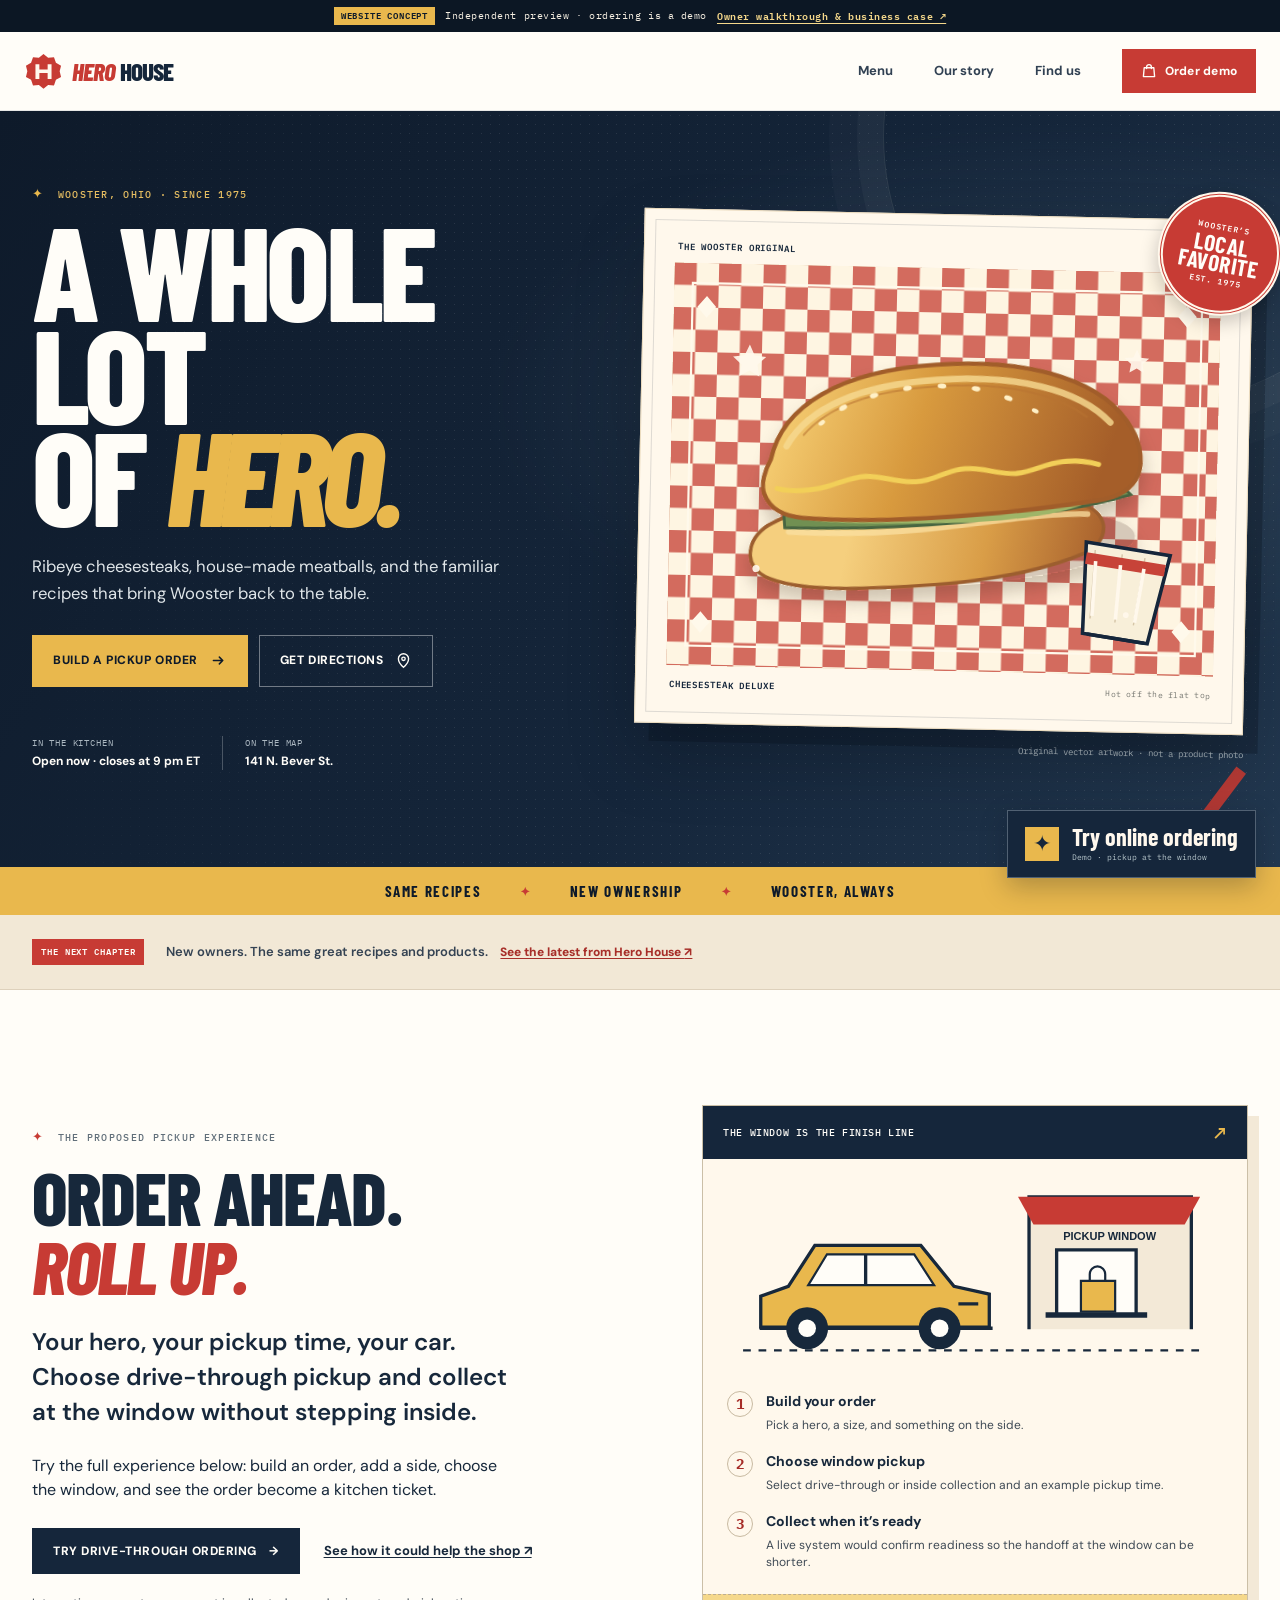
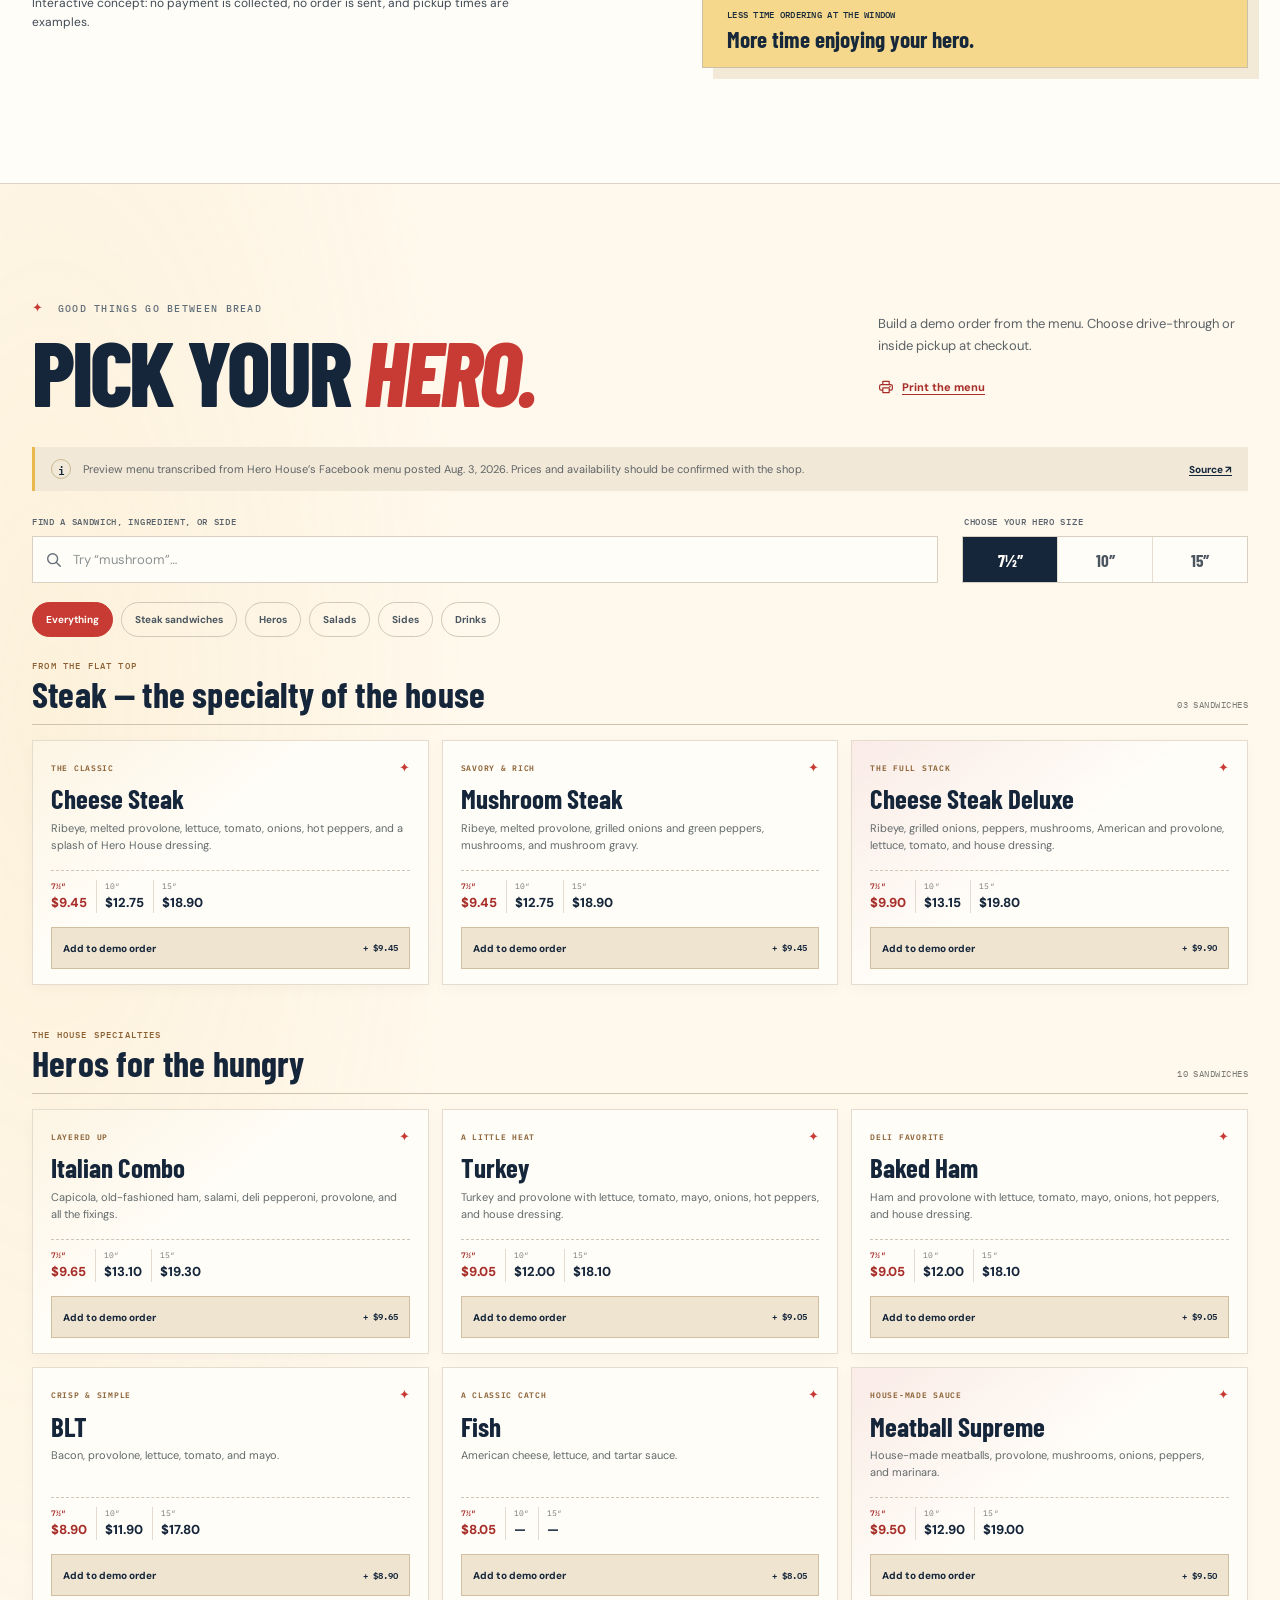
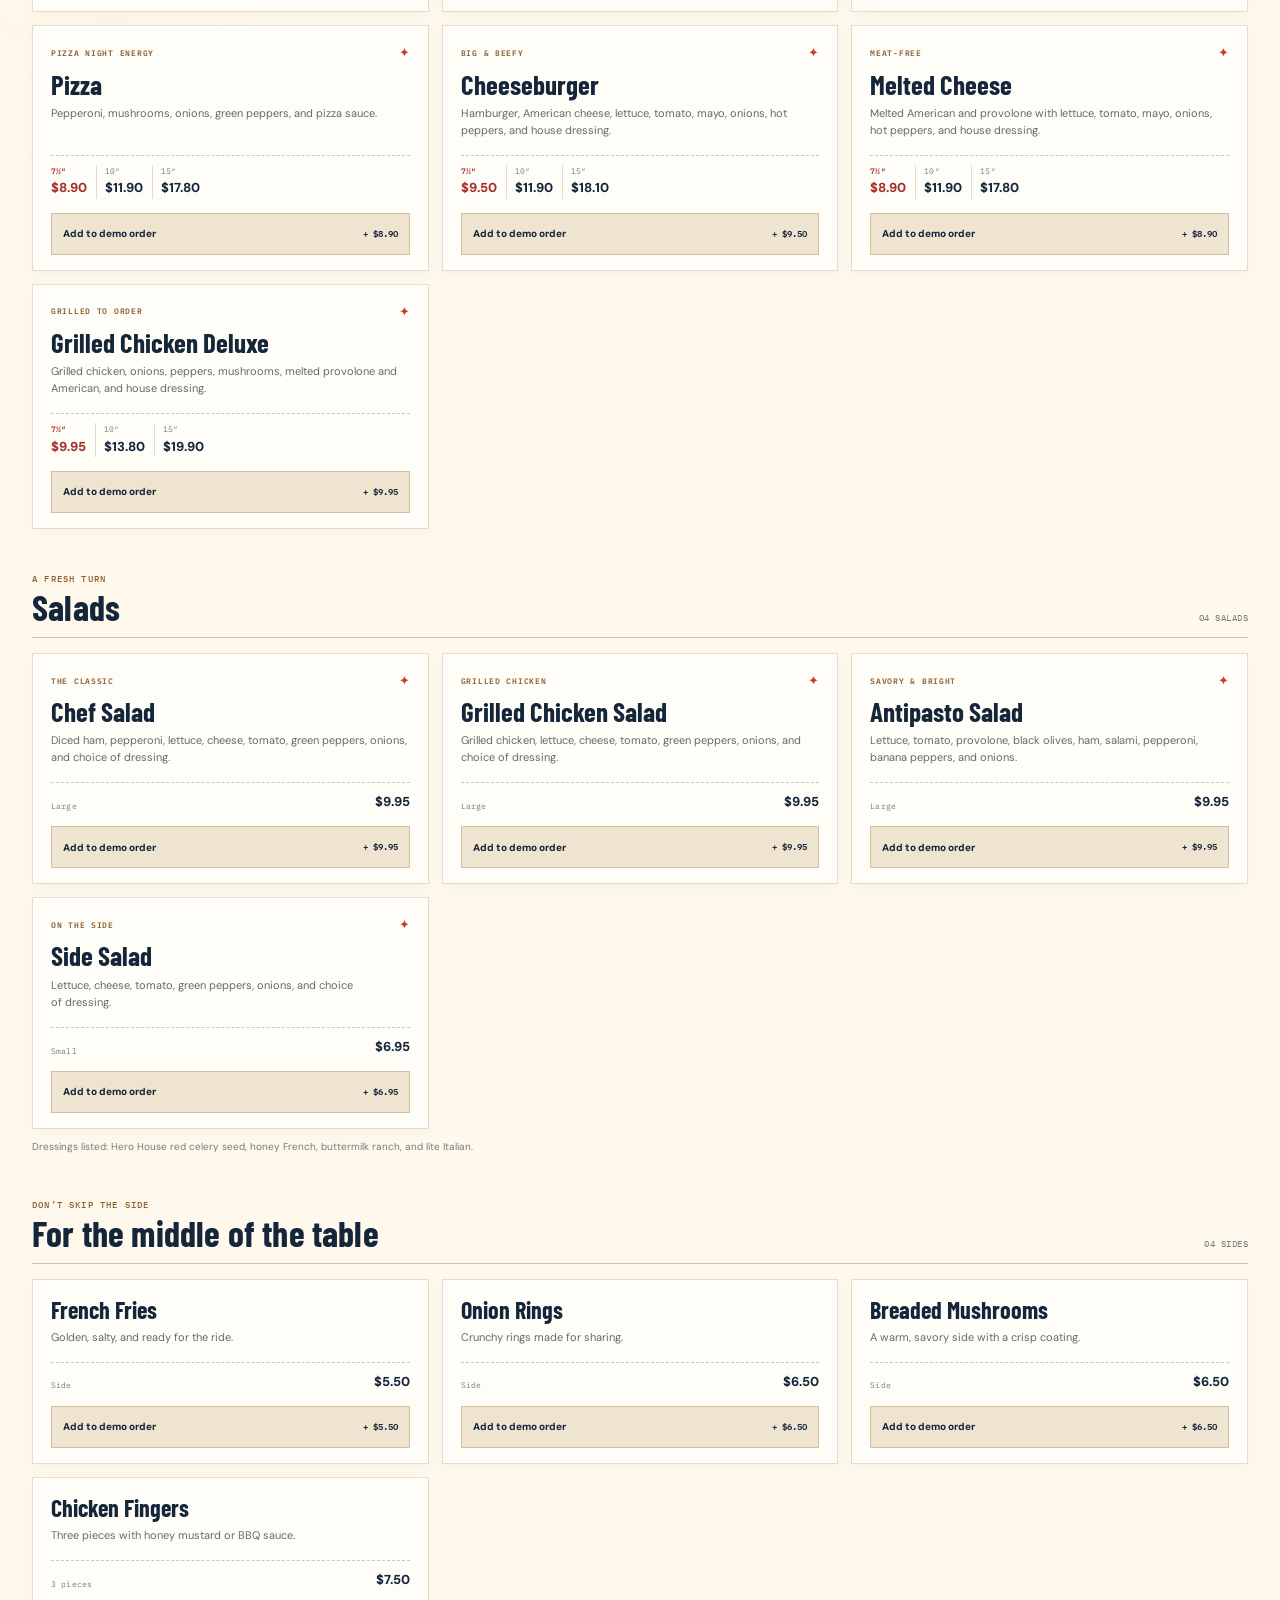
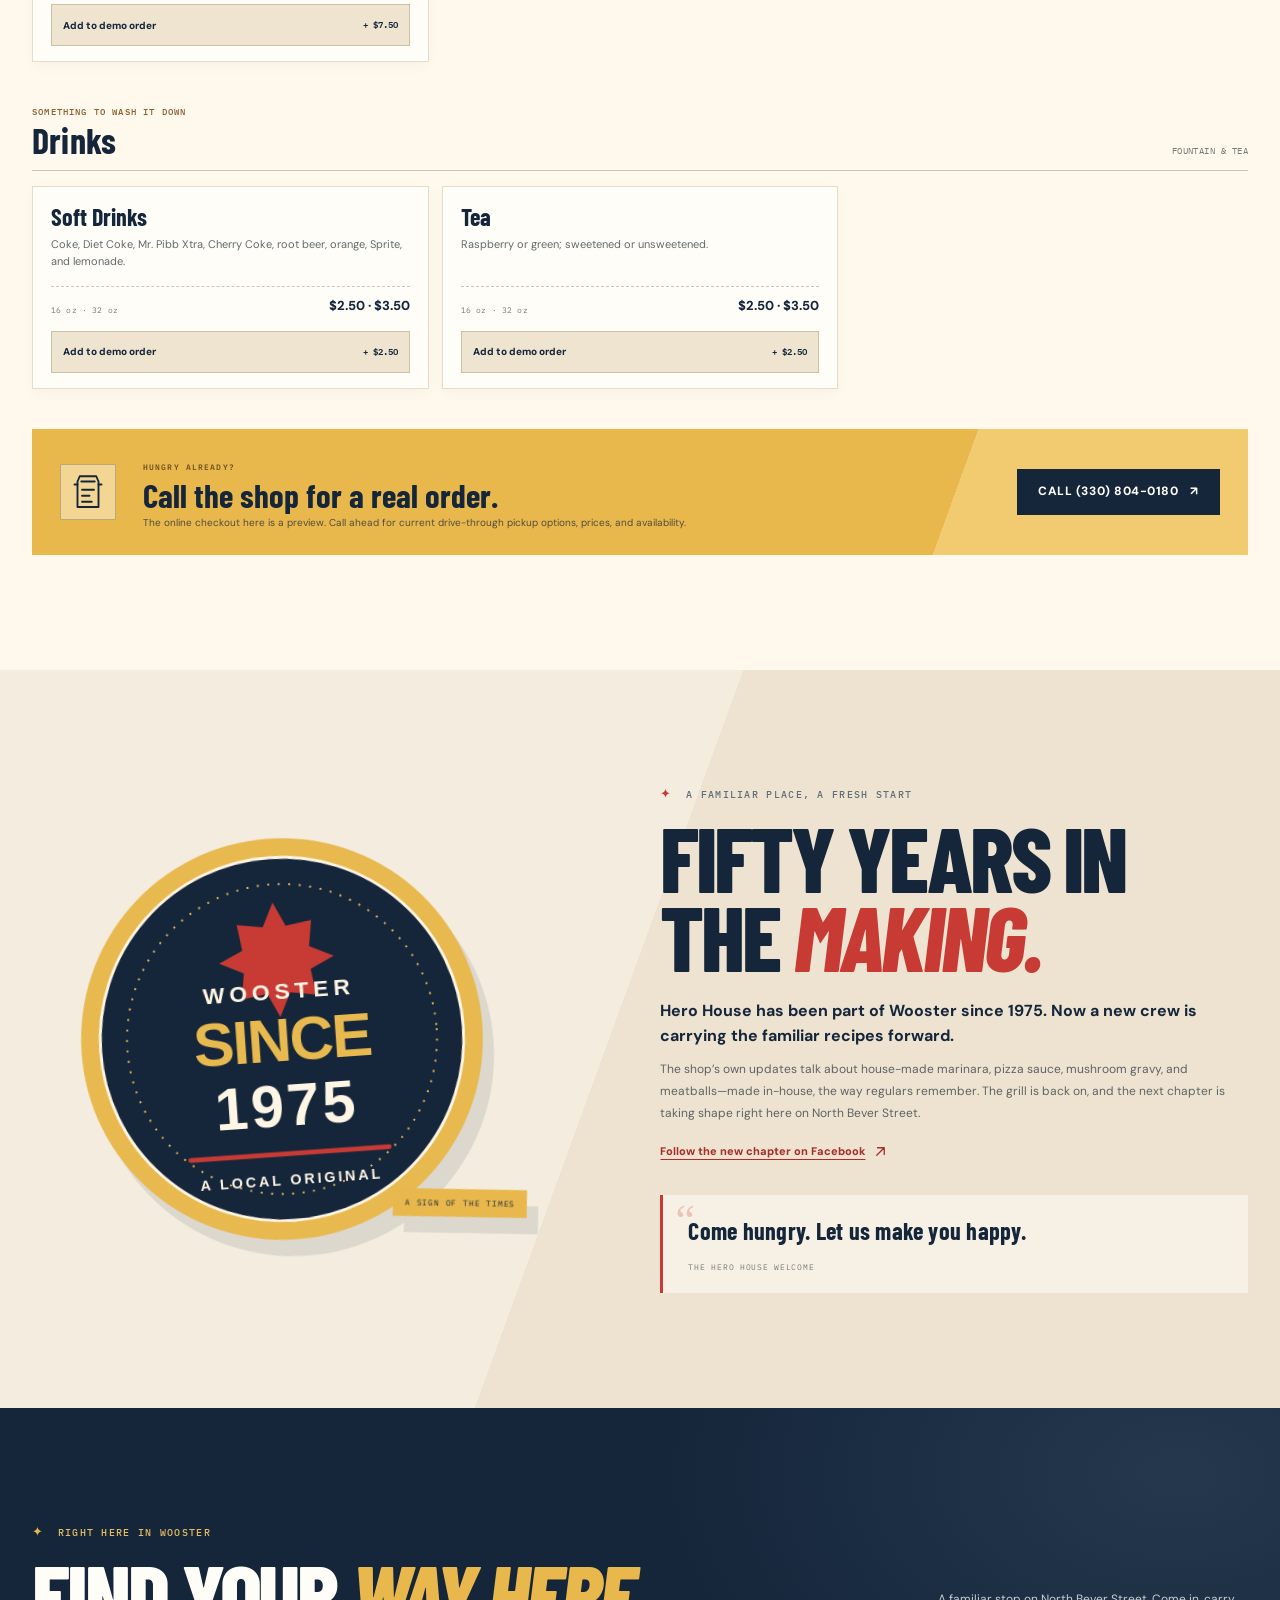
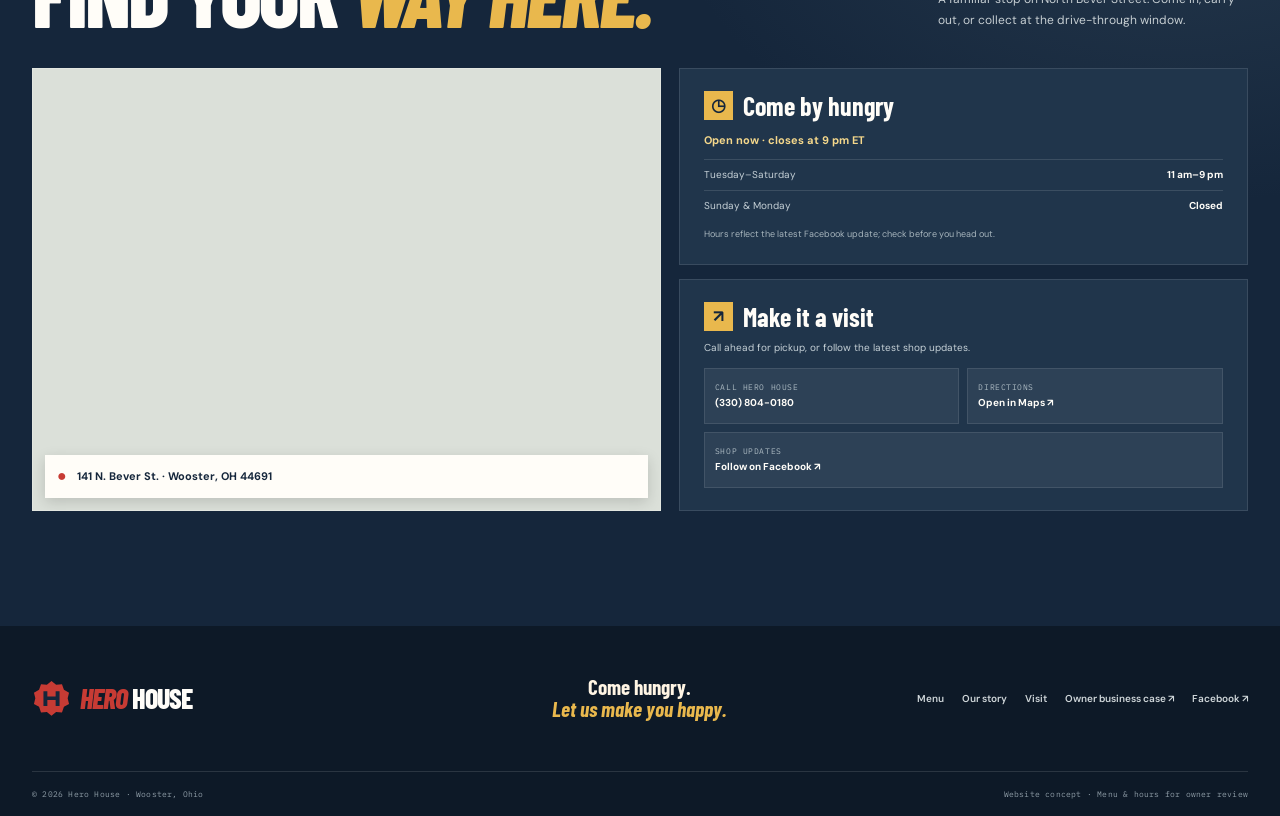
==== commit f9089496: "Add drive-through ordering demo and owner profit presentation Add an interactive pickup cart, simula" ====
--- a/index.html
+++ b/index.html
@@ -7,7 +7,7 @@
     <meta name="robots" content="noindex, nofollow" />
     <meta
       name="description"
-      content="A website concept for Hero House in Wooster, Ohio: explore the menu, call for pickup, and find the shop on North Bever Street."
+      content="Explore Hero House’s Wooster website concept: build a demo pickup order, choose drive-through collection, and see the opportunity for the shop."
     />
     <meta property="og:type" content="website" />
     <meta property="og:title" content="Hero House — A Wooster Original Since 1975" />
@@ -15,7 +15,7 @@
       property="og:description"
       content="Cheesesteaks, house-made meatballs, and a hometown favorite’s next chapter."
     />
-    <meta property="og:image" content="https://quickerflipperupper.github.io/hero-house-wooster/social-card.svg" />
+    <meta property="og:image" content="https://quickerflipperupper.github.io/hero-house-wooster/social-card.png" />
     <meta property="og:url" content="https://quickerflipperupper.github.io/hero-house-wooster/" />
     <title>Hero House | Wooster Sandwiches & Cheesesteaks</title>
     <link rel="icon" href="hero-mark.svg" type="image/svg+xml" />
@@ -26,14 +26,17 @@
       rel="stylesheet"
     />
     <link rel="stylesheet" href="styles.css" />
+    <link rel="stylesheet" href="order-demo.css" />
     <script defer src="script.js"></script>
+    <script defer src="order-demo.js"></script>
   </head>
   <body>
     <a class="skip-link" href="#main">Skip to content</a>
 
     <div class="concept-ribbon" role="note">
       <span class="concept-ribbon__stamp">Website concept</span>
-      <span>Independent preview for Hero House · details for owner review</span>
+      <span>Independent preview · ordering is a demo</span>
+      <a href="owner.html">Owner walkthrough &amp; business case ↗</a>
     </div>
 
     <header class="site-header" id="top">
@@ -63,9 +66,9 @@
           <a href="#menu">Menu</a>
           <a href="#story">Our story</a>
           <a href="#visit">Find us</a>
-          <a class="site-nav__call" href="tel:+13308040180">
-            <svg viewBox="0 0 20 20" aria-hidden="true"><path d="M5.2 2.7 7.6 2a1.5 1.5 0 0 1 1.8.8l1.1 2.7a1.5 1.5 0 0 1-.4 1.7L8.7 8.5a12 12 0 0 0 2.8 2.8l1.3-1.4a1.5 1.5 0 0 1 1.7-.4l2.7 1.1a1.5 1.5 0 0 1 .8 1.8l-.7 2.4a1.8 1.8 0 0 1-1.8 1.3C8.6 17.1 2.9 11.4 2.9 4.5c0-.8.5-1.5 1.3-1.8Z" fill="currentColor" /></svg>
-            Call to order
+          <a class="site-nav__call enhanced-control" href="#order-demo" data-open-order>
+            <svg viewBox="0 0 20 20" aria-hidden="true"><path d="M4 6h12l1 11H3L4 6ZM7 7V5a3 3 0 0 1 6 0v2" fill="none" stroke="currentColor" stroke-width="1.7" stroke-linecap="round" stroke-linejoin="round" /></svg>
+            Order demo
           </a>
         </nav>
       </div>
@@ -83,7 +86,7 @@
             </p>
             <div class="hero__actions">
               <a class="button button--gold" href="#menu">
-                See the menu
+                Build a pickup order
                 <svg viewBox="0 0 20 20" aria-hidden="true"><path d="M4 10h11m-4-4 4 4-4 4" fill="none" stroke="currentColor" stroke-width="1.8" stroke-linecap="round" stroke-linejoin="round" /></svg>
               </a>
               <a class="button button--line" href="https://www.google.com/maps/dir/?api=1&destination=141+N+Bever+St%2C+Wooster%2C+OH+44691" target="_blank" rel="noopener noreferrer">
@@ -142,6 +145,47 @@
         </div>
       </section>
 
+      <section class="pickup-preview section-pad" aria-labelledby="pickupTitle">
+        <div class="page-width pickup-preview__grid">
+          <div>
+            <p class="eyebrow"><span class="eyebrow__star">✦</span> The proposed pickup experience</p>
+            <h2 id="pickupTitle">Order ahead.<br /><span>Roll up.</span></h2>
+            <p class="pickup-preview__lead">Your hero, your pickup time, your car. Choose drive-through pickup and collect at the window without stepping inside.</p>
+            <p>Try the full experience below: build an order, add a side, choose the window, and see the order become a kitchen ticket.</p>
+            <div class="pickup-preview__actions">
+              <a class="button button--navy" href="#menu">Try drive-through ordering <span aria-hidden="true">→</span></a>
+              <a class="pickup-preview__owner" href="owner.html">See how it could help the shop ↗</a>
+            </div>
+            <p class="pickup-preview__note">Interactive concept: no payment is collected, no order is sent, and pickup times are examples.</p>
+          </div>
+          <div class="pickup-route" aria-label="Proposed journey from online order to drive-through pickup">
+            <div class="pickup-route__top"><span>THE WINDOW IS THE FINISH LINE</span><span aria-hidden="true">↗</span></div>
+            <svg class="pickup-route__art" viewBox="0 0 460 170" role="img" aria-labelledby="windowArtTitle">
+              <title id="windowArtTitle">Car collecting an order from a restaurant pickup window</title>
+              <path d="M279 138V18h147v120" fill="#f3e9d7" stroke="#17283b" stroke-width="3" />
+              <path d="M269 18h165l-14 25H283z" fill="#c73b34" />
+              <path d="M304 66h72v59h-72z" fill="#fffdf8" stroke="#17283b" stroke-width="3" />
+              <path d="M294 125h92" stroke="#17283b" stroke-width="5" />
+              <path d="M326 94h31v28h-31z" fill="#e9b84d" stroke="#17283b" stroke-width="2" />
+              <path d="M334 95v-7a7 7 0 0 1 14 0v7" fill="none" stroke="#17283b" stroke-width="2" />
+              <path d="m61 99 24-37h96l30 37 32 7v30H36v-28z" fill="#e9b84d" stroke="#17283b" stroke-width="3" />
+              <path d="m96 70-17 28h114l-18-28z" fill="#fffdf8" stroke="#17283b" stroke-width="2" />
+              <path d="M131 70v28M35 137h211M215 115h18" stroke="#17283b" stroke-width="3" />
+              <circle cx="78" cy="137" r="19" fill="#17283b" /><circle cx="78" cy="137" r="8" fill="#fffdf8" />
+              <circle cx="198" cy="137" r="19" fill="#17283b" /><circle cx="198" cy="137" r="8" fill="#fffdf8" />
+              <path d="M20 157h420" stroke="#17283b" stroke-width="2" stroke-dasharray="7 7" />
+              <text x="352" y="57" text-anchor="middle" fill="#17283b" font-family="Arial,sans-serif" font-size="10" font-weight="700">PICKUP WINDOW</text>
+            </svg>
+            <ol class="pickup-route__steps">
+              <li><span>1</span><div><strong>Build your order</strong><p>Pick a hero, a size, and something on the side.</p></div></li>
+              <li><span>2</span><div><strong>Choose window pickup</strong><p>Select drive-through or inside collection and an example pickup time.</p></div></li>
+              <li><span>3</span><div><strong>Collect when it’s ready</strong><p>A live system would confirm readiness so the handoff at the window can be shorter.</p></div></li>
+            </ol>
+            <div class="pickup-route__bottom"><span>LESS TIME ORDERING AT THE WINDOW</span><strong>More time enjoying your hero.</strong></div>
+          </div>
+        </div>
+      </section>
+
       <section class="menu-section section-pad" id="menu" aria-labelledby="menuTitle">
         <div class="page-width">
           <div class="section-heading section-heading--menu">
@@ -150,7 +194,7 @@
               <h2 id="menuTitle">Pick your <span>hero.</span></h2>
             </div>
             <div class="menu-heading-note">
-              <p>Big sandwiches, fresh salads, and sides worth sharing. Pull up a chair or call ahead for pickup.</p>
+              <p>Build a demo order from the menu. Choose drive-through or inside pickup at checkout.</p>
               <button class="text-button enhanced-control" id="printMenu" type="button">
                 <svg viewBox="0 0 20 20" aria-hidden="true"><path d="M6 7V3h8v4M6 14H4a2 2 0 0 1-2-2V9a2 2 0 0 1 2-2h12a2 2 0 0 1 2 2v3a2 2 0 0 1-2 2h-2M6 11h8v6H6z" fill="none" stroke="currentColor" stroke-width="1.5" stroke-linejoin="round" /><path d="M15 9.5h.01" stroke="currentColor" stroke-width="2" stroke-linecap="round" /></svg>
                 Print the menu
@@ -365,7 +409,7 @@
             <div class="order-banner__icon" aria-hidden="true">
               <svg viewBox="0 0 56 56"><path d="M17 7h22l3 7v34H14V14z" fill="none" stroke="currentColor" stroke-width="2.5" stroke-linejoin="round" /><path d="M19 14h18M20 25h16M20 33h10M20 41h13" fill="none" stroke="currentColor" stroke-width="2.5" stroke-linecap="round" /><path d="M10 18h4m28 0h4" stroke="currentColor" stroke-width="2.5" stroke-linecap="round" /></svg>
             </div>
-            <div><span class="order-banner__eyebrow">HUNGRY ALREADY?</span><h3>Call it in. We’ll get the grill going.</h3><p>Eat in, carry out, or use the pick-up window. Call for current availability.</p></div>
+            <div><span class="order-banner__eyebrow">HUNGRY ALREADY?</span><h3>Call the shop for a real order.</h3><p>The online checkout here is a preview. Call ahead for current drive-through pickup options, prices, and availability.</p></div>
             <a class="button button--navy" href="tel:+13308040180">Call (330) 804-0180 <span aria-hidden="true">↗</span></a>
           </div>
         </div>
@@ -411,7 +455,7 @@
         <div class="page-width">
           <div class="visit-heading">
             <div><p class="eyebrow eyebrow--light"><span class="eyebrow__star">✦</span> Right here in Wooster</p><h2 id="visitTitle">Find your <span>way here.</span></h2></div>
-            <p class="visit-heading__aside">A familiar stop on North Bever Street. Come in, carry out, or swing by the pick-up window.</p>
+            <p class="visit-heading__aside">A familiar stop on North Bever Street. Come in, carry out, or collect at the drive-through window.</p>
           </div>
 
           <div class="visit-grid">
@@ -458,7 +502,7 @@
           <span class="brand__wordmark"><span>Hero</span> House</span>
         </a>
         <p class="site-footer__motto">Come hungry.<br /><span>Let us make you happy.</span></p>
-        <div class="site-footer__links"><a href="#menu">Menu</a><a href="#story">Our story</a><a href="#visit">Visit</a><a href="https://www.facebook.com/p/Hero-House-61589136044433/" target="_blank" rel="noopener noreferrer">Facebook ↗</a></div>
+        <div class="site-footer__links"><a href="#menu">Menu</a><a href="#story">Our story</a><a href="#visit">Visit</a><a href="owner.html">Owner business case ↗</a><a href="https://www.facebook.com/p/Hero-House-61589136044433/" target="_blank" rel="noopener noreferrer">Facebook ↗</a></div>
       </div>
       <div class="page-width site-footer__bottom">
         <span>© <span id="currentYear">2026</span> Hero House · Wooster, Ohio</span>
@@ -471,9 +515,9 @@
         <svg viewBox="0 0 20 20" aria-hidden="true"><path d="M10 18s6-5.1 6-10a6 6 0 1 0-12 0c0 4.9 6 10 6 10Z" fill="none" stroke="currentColor" stroke-width="1.6" /><circle cx="10" cy="8" r="2" fill="none" stroke="currentColor" stroke-width="1.6" /></svg>
         Directions
       </a>
-      <a href="tel:+13308040180" class="mobile-action-bar__call">
-        <svg viewBox="0 0 20 20" aria-hidden="true"><path d="M5.2 2.7 7.6 2a1.5 1.5 0 0 1 1.8.8l1.1 2.7a1.5 1.5 0 0 1-.4 1.7L8.7 8.5a12 12 0 0 0 2.8 2.8l1.3-1.4a1.5 1.5 0 0 1 1.7-.4l2.7 1.1a1.5 1.5 0 0 1 .8 1.8l-.7 2.4a1.8 1.8 0 0 1-1.8 1.3C8.6 17.1 2.9 11.4 2.9 4.5c0-.8.5-1.5 1.3-1.8Z" fill="currentColor" /></svg>
-        Call to order
+      <a href="#order-demo" class="mobile-action-bar__call enhanced-control" data-open-order>
+        <svg viewBox="0 0 20 20" aria-hidden="true"><path d="M4 6h12l1 11H3L4 6ZM7 7V5a3 3 0 0 1 6 0v2" fill="none" stroke="currentColor" stroke-width="1.7" stroke-linecap="round" stroke-linejoin="round" /></svg>
+        Order demo
       </a>
     </div>
   </body>
--- a/styles.css
+++ b/styles.css
@@ -2159,3 +2159,41 @@
     font-size: 8pt;
   }
 }
+
+/* Proposed drive-through pickup experience. */
+.concept-ribbon a { color: var(--gold-light); font-weight: 600; text-underline-offset: 3px; }
+.pickup-preview { background: var(--white); border-bottom: 1px solid var(--line); }
+.pickup-preview__grid { display: grid; grid-template-columns: 1fr 0.92fr; align-items: center; gap: clamp(32px, 6vw, 90px); }
+.pickup-preview h2 { margin: 12px 0 22px; font: 800 clamp(56px, 5.8vw, 84px)/0.94 var(--display); letter-spacing: -0.025em; text-transform: uppercase; }
+.pickup-preview h2 span { color: var(--red); font-style: italic; }
+.pickup-preview__lead { max-width: 490px; font-size: clamp(19px, 2vw, 24px); line-height: 1.45; font-weight: 600; }
+.pickup-preview p:not(.eyebrow) { max-width: 490px; }
+.pickup-preview__actions { display: flex; flex-wrap: wrap; align-items: center; gap: 16px 24px; margin-top: 25px; }
+.pickup-preview__owner { font-size: 13px; font-weight: 700; text-decoration-thickness: 1px; }
+.pickup-preview .pickup-preview__note { margin-top: 20px; color: var(--ink-soft); font-size: 12px; line-height: 1.6; }
+.pickup-route { position: relative; background: var(--paper); border: 1px solid #cbbfa7; box-shadow: 11px 11px 0 var(--paper-deep); }
+.pickup-route__top { display: flex; align-items: center; justify-content: space-between; padding: 13px 20px; color: var(--white); background: var(--navy); font: 500 10px var(--mono); letter-spacing: 0.06em; }
+.pickup-route__top > span:last-child { color: var(--gold); font-size: 20px; }
+.pickup-route__art { width: calc(100% - 36px); margin: 18px auto 8px; }
+.pickup-route__steps { display: grid; gap: 17px; padding: 18px 24px 22px; margin: 0; list-style: none; }
+.pickup-route__steps li { display: flex; gap: 13px; align-items: flex-start; }
+.pickup-route__steps li > span { display: grid; width: 26px; height: 26px; flex: 0 0 auto; place-items: center; border: 1px solid #c8baa1; color: var(--red-dark); font: 700 14px var(--mono); border-radius: 50%; }
+.pickup-route__steps strong { display: block; font-size: 14px; }
+.pickup-route__steps p { margin: 4px 0 0; color: var(--ink-soft); font-size: 12px; line-height: 1.45; }
+.pickup-route__bottom { padding: 14px 24px; border-top: 1px dashed #bfae90; background: var(--gold-light); }
+.pickup-route__bottom span { display: block; font: 500 9px var(--mono); letter-spacing: 0.03em; }
+.pickup-route__bottom strong { display: block; margin-top: 5px; font: 700 23px var(--display); }
+@media (max-width: 980px) {
+  .site-nav { gap: 21px; }
+  .pickup-preview__grid { gap: 35px; }
+}
+@media (max-width: 720px) {
+  .concept-ribbon { flex-wrap: wrap; gap: 4px 9px; padding: 8px 14px; }
+  .concept-ribbon a { flex-basis: 100%; padding: 3px; }
+  .pickup-preview__grid { grid-template-columns: 1fr; gap: 30px; }
+  .pickup-preview h2 { font-size: 60px; }
+  .pickup-preview__actions .button { width: 100%; }
+  .pickup-route { margin-right: 8px; }
+  .pickup-preview__lead { font-size: 20px; }
+}
+@media print { .pickup-preview, .concept-ribbon a { display: none; } }
--- a/order-demo.css
+++ b/order-demo.css
@@ -0,0 +1,267 @@
+/* Ordering concept: deli paper, a clear customer bag, and a perforated kitchen ticket. */
+.od-modal-open { overflow: hidden; }
+.od-dialog {
+  width: min(940px, calc(100vw - 40px));
+  max-width: 940px;
+  max-height: min(900px, calc(100dvh - 40px));
+  margin: auto;
+  padding: 0;
+  overflow: auto;
+  color: var(--navy, #15263b);
+  background: var(--paper, #fff8ed);
+  border: 1px solid #d8ccba;
+  box-shadow: 0 30px 110px rgb(5 15 27 / 38%);
+  font-family: var(--body, "DM Sans", sans-serif);
+  font-size: 14px;
+}
+.od-dialog::backdrop { background: rgb(8 18 31 / 72%); backdrop-filter: blur(5px); }
+.od-dialog *, .od-launcher *, .od-toast { box-sizing: border-box; }
+.od-dialog button, .od-dialog input, .od-dialog textarea, .od-dialog select { font: inherit; }
+.od-dialog button { cursor: pointer; }
+.od-dialog button:disabled { cursor: default; }
+.od-dialog :focus-visible, .od-menu-add:focus-visible, .od-launcher:focus-visible { outline: 3px solid #c73b34; outline-offset: 3px; }
+.od-shell { min-height: 430px; }
+.od-header { display: flex; align-items: center; justify-content: space-between; gap: 20px; padding: 24px 30px 18px; background: #fffdf8; }
+.od-eyebrow { display: block; margin: 0; color: #826227; font-family: var(--mono, "IBM Plex Mono", monospace); font-size: 9px; font-weight: 600; line-height: 1.5; letter-spacing: .12em; }
+.od-title { margin: 4px 0 0; color: var(--navy); font-family: var(--display, "Barlow Condensed", sans-serif); font-size: clamp(30px, 4vw, 40px); font-weight: 800; line-height: 1; }
+.od-close { display: grid; flex: 0 0 44px; width: 44px; height: 44px; place-items: center; padding: 0; color: var(--navy); background: transparent; border: 1px solid #d7cebf; font-size: 29px !important; line-height: 1; }
+.od-close:hover { color: #fff; background: var(--navy); border-color: var(--navy); }
+.od-demo-notice { margin: 0; padding: 11px 30px; color: #fff8ed; background: var(--red, #c73b34); font-family: var(--mono); font-size: 10px; line-height: 1.5; letter-spacing: .025em; }
+.od-body { padding: 0 30px 28px; }
+.od-progress { display: flex; justify-content: space-between; gap: 12px; margin: 0 0 23px; padding: 21px 0 17px; border-bottom: 1px solid #ded2bf; list-style: none; }
+.od-progress__step { display: flex; align-items: center; gap: 7px; color: #777c7b; font-size: 10px; font-weight: 600; line-height: 1.3; }
+.od-progress__number { display: grid; flex: 0 0 24px; width: 24px; height: 24px; place-items: center; color: #777c7b; background: #eee5d6; border: 1px solid #d9ccba; font-family: var(--mono); font-size: 10px; }
+.od-progress__step.is-current { color: var(--navy); }
+.od-progress__step.is-current .od-progress__number { color: #fff8ed; background: var(--navy); border-color: var(--navy); }
+.od-cart-layout { display: grid; grid-template-columns: minmax(0, 1fr) 310px; align-items: start; gap: 25px; }
+.od-cart-content { min-width: 0; }
+.od-cart-content__heading { display: flex; align-items: center; justify-content: space-between; gap: 12px; margin-bottom: 13px; }
+.od-cart-content__heading h3 { margin: 0; font-family: var(--display); font-size: 30px; line-height: 1; }
+.od-text-button { padding: 4px 0; color: var(--red-dark, #ab2c27); background: transparent; border: 0; font-size: 11px !important; font-weight: 700 !important; text-align: left; text-decoration: underline; text-underline-offset: 3px; }
+.od-text-button:hover, .od-text-link:hover { color: var(--navy); }
+.od-text-button--muted { color: #6c716f; }
+.od-text-link { color: var(--red-dark, #ab2c27); font-size: 11px; font-weight: 700; text-underline-offset: 3px; }
+.od-cart-list { margin: 0; padding: 0; list-style: none; }
+.od-cart-line { padding: 15px 0 16px; border-top: 1px solid #ddd1bf; }
+.od-cart-line__top { display: flex; align-items: start; justify-content: space-between; gap: 12px; }
+.od-cart-line h4 { margin: 0; color: var(--navy); font-family: var(--display); font-size: 26px; font-weight: 700; line-height: 1; }
+.od-price { flex: 0 0 auto; padding-top: 2px; font-size: 13px; font-variant-numeric: tabular-nums; }
+.od-cart-line__details { margin: 5px 0 0; color: #646b6c; font-size: 10px; line-height: 1.5; }
+.od-cart-line__note { margin: 7px 0 0; padding: 6px 9px; color: #655124; background: #f4e4bd; font-size: 10px; line-height: 1.4; overflow-wrap: anywhere; }
+.od-cart-line__controls { display: flex; align-items: center; gap: 14px; margin-top: 12px; }
+.od-quantity-stepper { display: inline-flex; align-items: center; min-height: 44px; border: 1px solid #cfc1ad; }
+.od-quantity-stepper button { width: 44px; height: 44px; padding: 0; color: var(--navy); background: #fffdf8; border: 0; font-size: 17px; }
+.od-quantity-stepper button:hover:not(:disabled) { background: #ebddc6; }
+.od-quantity-stepper button:disabled { color: #bbb4a7; }
+.od-quantity-stepper span { width: 25px; text-align: center; font-size: 11px; font-weight: 700; font-variant-numeric: tabular-nums; }
+.od-cart-line__controls .od-text-button { min-height: 44px; padding-inline: 3px; }
+.od-primary, .od-secondary { display: inline-flex; min-height: 46px; align-items: center; justify-content: center; gap: 18px; padding: 12px 15px; border: 1px solid transparent; font-size: 12px !important; font-weight: 800 !important; line-height: 1.4; text-align: center; text-decoration: none; transition: background-color 140ms ease; }
+.od-primary { color: #fff8ed; background: var(--navy); }
+.od-primary:hover { color: #fff8ed; background: #253e59; }
+.od-primary:disabled { color: #82817c; background: #ded6c7; }
+.od-secondary { color: var(--navy); background: #fffdf8; border-color: #cfc1ad; }
+.od-secondary:hover { background: #ebddc6; }
+.od-field-label { display: block; margin: 0 0 8px; color: var(--navy); font-size: 11px; font-weight: 800; line-height: 1.5; }
+.od-field { margin-top: 20px; }
+.od-field-help { margin: 8px 0 0; color: #747973; font-size: 10px; line-height: 1.6; text-wrap: pretty; }
+.od-select, .od-textarea, .od-quantity-input { width: 100%; min-height: 43px; padding: 10px 11px; color: var(--navy); background: #fffdf8; border: 1px solid #cbbfaa; border-radius: 0; font-size: 12px !important; line-height: 1.5; }
+.od-select { padding-right: 26px; }
+.od-textarea { min-height: 82px; resize: vertical; }
+.od-select:hover, .od-textarea:hover, .od-quantity-input:hover { border-color: var(--navy); }
+.od-options { min-width: 0; margin: 22px 0 0; padding: 0; border: 0; }
+.od-summary { padding: 20px; background: #efe4d2; border: 1px solid #dacbb5; }
+.od-summary__topline { display: flex; justify-content: space-between; align-items: center; gap: 8px; }
+.od-summary .od-eyebrow { font-size: 8px; }
+.od-demo-stamp { padding: 3px 5px; color: var(--red-dark); border: 1px solid var(--red); font-family: var(--mono); font-size: 8px; font-weight: 700; letter-spacing: .1em; }
+.od-summary h3 { max-width: 240px; margin: 17px 0 0; font-family: var(--display); font-size: 35px; font-weight: 800; line-height: .97; }
+.od-pickup-option { display: flex; align-items: start; gap: 8px; padding: 10px 0; cursor: pointer; }
+.od-pickup-option + .od-pickup-option { border-top: 1px solid #d8cab4; }
+.od-pickup-option input { width: 16px; height: 16px; margin: 2px 0 0; accent-color: var(--red); }
+.od-pickup-option strong { display: block; font-size: 11px; }
+.od-pickup-option small { display: block; margin-top: 2px; color: #69706e; font-size: 10px; line-height: 1.4; }
+.od-totals { margin: 23px 0 0; padding: 14px 0 0; border-top: 2px solid var(--navy); }
+.od-totals__main { display: flex; align-items: center; justify-content: space-between; gap: 10px; }
+.od-totals dt { font-size: 11px; font-weight: 700; }
+.od-totals dd { margin: 0; font-size: 22px; font-weight: 800; font-variant-numeric: tabular-nums; }
+.od-summary__fine { margin: 8px 0 16px; color: #68706c; font-size: 9px; line-height: 1.65; }
+.od-checkout { width: 100%; justify-content: space-between; }
+.od-summary__safe { margin: 8px 0 0; color: #6a705d; font-size: 8px; line-height: 1.5; text-align: center; }
+.od-owner-link { display: flex; flex-wrap: wrap; justify-content: space-between; gap: 5px 12px; margin-top: 24px; padding-top: 17px; border-top: 1px solid #ded2bf; }
+.od-owner-link > span { color: #737973; font-size: 10px; }
+.od-empty { padding: 10px 0 15px; }
+.od-empty__mark { display: grid; width: 55px; height: 55px; place-items: center; color: var(--navy); background: var(--gold); font-size: 29px; }
+.od-empty h3 { margin: 18px 0 10px; font-family: var(--display); font-size: 44px; font-weight: 800; line-height: .97; }
+.od-empty > p { max-width: 350px; margin: 0 0 20px; color: #646b69; font-size: 12px; line-height: 1.7; }
+.od-empty > .od-secondary { width: 100%; margin-top: 15px; }
+.od-empty > .od-text-button { display: block; margin-top: 10px; }
+.od-favorites { display: grid; gap: 7px; }
+.od-favorite { position: relative; display: grid; gap: 4px; width: 100%; min-height: 70px; padding: 12px 44px 12px 14px; color: var(--navy); background: #fffdf8; border: 1px solid #ddd0bb; text-align: left; }
+.od-favorite > span:first-child { font-family: var(--display); font-size: 24px; font-weight: 700; line-height: 1; }
+.od-favorite strong { color: #72756c; font-size: 10px; }
+.od-favorite__arrow { position: absolute; top: 50%; right: 16px; transform: translateY(-50%); color: var(--red); font-size: 22px; }
+.od-favorite:hover { background: #f4e7d1; border-color: #baa98e; }
+.od-suggestions { margin-top: 18px; padding: 18px 15px; background: #f3e5c9; }
+.od-suggestions h4 { margin: 4px 0 14px; font-family: var(--display); font-size: 28px; line-height: 1; }
+.od-suggestions__items { display: grid; grid-template-columns: repeat(2, minmax(0, 1fr)); gap: 8px; }
+.od-suggestion { position: relative; display: grid; gap: 4px; padding: 10px 27px 10px 10px; color: var(--navy); background: #fffdf8; border: 1px solid #d2bf9e; text-align: left; }
+.od-suggestion:hover { background: #fff7e6; border-color: var(--navy); }
+.od-suggestion > span:first-child { font-size: 11px; font-weight: 700; }
+.od-suggestion strong { color: #74756b; font-size: 9px; }
+.od-suggestion__plus { position: absolute; top: 10px; right: 9px; color: var(--red); font-size: 16px; }
+.od-suggestions .od-field-help { font-size: 9px; }
+.od-config-layout { display: grid; grid-template-columns: minmax(0, 1fr) 265px; gap: 30px; align-items: start; }
+.od-item-heading { margin: 18px 0 10px; color: var(--navy); font-family: var(--display); font-size: 43px; font-weight: 800; line-height: .98; }
+.od-description { margin: 0; color: #616b68; font-size: 12px; line-height: 1.7; text-wrap: pretty; }
+.od-size-options { display: grid; grid-template-columns: repeat(3, minmax(0, 1fr)); gap: 8px; }
+.od-size-option { position: relative; cursor: pointer; }
+.od-size-option input { position: absolute; top: 10px; left: 9px; width: 14px; height: 14px; margin: 0; accent-color: var(--red); }
+.od-size-option__visual { display: grid; gap: 6px; min-height: 83px; align-content: center; padding: 27px 10px 9px; color: var(--navy); background: #fffdf8; border: 1px solid #cfc1ad; text-align: center; }
+.od-size-option__visual strong { font-family: var(--display); font-size: 27px; font-weight: 700; line-height: 1; }
+.od-size-option__visual > span { color: #6e736b; font-size: 11px; font-weight: 700; }
+.od-size-option input:checked + .od-size-option__visual { background: #f3e4c5; border-color: var(--red); box-shadow: inset 0 0 0 1px var(--red); }
+.od-size-option input:focus-visible + .od-size-option__visual { outline: 3px solid var(--red); outline-offset: 3px; }
+.od-size-option input:focus-visible { outline: 0; }
+.od-submit-row { display: flex; align-items: end; gap: 12px; margin-top: 21px; }
+.od-config-quantity { flex: 0 0 70px; }
+.od-config-quantity .od-field-label { margin-bottom: 5px; }
+.od-quantity-input { height: 46px; text-align: center; }
+.od-submit-row .od-primary { flex: 1; justify-content: space-between; }
+.od-submit-row .od-primary strong { white-space: nowrap; font-variant-numeric: tabular-nums; }
+.od-window-card { padding: 26px 24px; color: #fff8ed; background: var(--navy); border: 1px solid #3c4d5e; }
+.od-window-card__mark { display: grid; width: 48px; height: 48px; place-items: center; margin-bottom: 22px; color: var(--navy); background: var(--gold); font-family: var(--display); font-size: 34px; font-weight: 800; transform: rotate(-5deg); }
+.od-window-card .od-eyebrow { color: var(--gold); font-size: 8px; }
+.od-window-card h3 { margin: 13px 0; color: #fff8ed; font-family: var(--display); font-size: 46px; font-weight: 800; line-height: .98; }
+.od-window-card > p:not(.od-eyebrow) { margin: 0; color: #c6d0d7; font-size: 11px; line-height: 1.7; }
+.od-mini-steps { margin: 21px 0; padding: 0; list-style: none; counter-reset: pickup-steps; }
+.od-mini-steps li { position: relative; min-height: 30px; margin-top: 12px; padding-left: 30px; color: #fff8ed; font-size: 11px; line-height: 1.6; counter-increment: pickup-steps; }
+.od-mini-steps li::before { position: absolute; left: 0; top: 0; display: grid; width: 22px; height: 22px; place-items: center; color: var(--gold); border: 1px solid #6e7a7e; font-family: var(--mono); font-size: 9px; content: counter(pickup-steps); }
+.od-window-card > .od-window-card__fine { padding-top: 17px; color: #9fadb5 !important; border-top: 1px solid #415264; font-size: 9px !important; }
+.od-confirm-layout { display: grid; grid-template-columns: minmax(0, 1fr) 330px; align-items: start; gap: 38px; }
+.od-confirm-mark { display: grid; width: 47px; height: 47px; place-items: center; margin-bottom: 20px; color: #fff8ed; background: #40654b; font-size: 27px; font-weight: 700; }
+.od-confirm-copy h3 { max-width: 340px; margin: 10px 0 16px; font-family: var(--display); font-size: 54px; font-weight: 800; line-height: .97; }
+.od-confirm-pickup { margin-top: 22px; padding: 15px 16px; background: #eee2ce; border-left: 3px solid var(--gold); }
+.od-confirm-pickup .od-field-label { margin-bottom: 6px; font-size: 10px; }
+.od-confirm-pickup strong { font-size: 15px; }
+.od-confirm-pickup p { margin: 5px 0 0; color: #6f746b; font-size: 10px; line-height: 1.6; }
+.od-journey { margin: 22px 0; padding-left: 20px; color: #6a736e; font-size: 11px; line-height: 1.65; }
+.od-journey li { padding: 0 0 9px 4px; }
+.od-journey li::marker { color: var(--red); font-family: var(--mono); font-weight: 600; }
+.od-confirm-actions { display: grid; gap: 9px; }
+.od-ticket { position: relative; padding: 25px 22px 26px; color: var(--navy); background: #fffdf8; border: 1px solid #d8d0c1; box-shadow: 5px 7px 0 #ded4c3; font-family: var(--mono); }
+.od-ticket::before, .od-ticket::after { position: absolute; right: -1px; left: -1px; height: 5px; background: linear-gradient(135deg, transparent 5px, #fffdf8 0) 0 0 / 10px 5px repeat-x, linear-gradient(225deg, transparent 5px, #fffdf8 0) 0 0 / 10px 5px repeat-x; content: ""; }
+.od-ticket::before { top: -5px; }
+.od-ticket::after { bottom: -5px; transform: rotate(180deg); }
+.od-ticket__brand { display: grid; gap: 5px; text-align: center; }
+.od-ticket__brand > strong { font-family: var(--display); font-size: 36px; font-weight: 800; line-height: 1; letter-spacing: .035em; }
+.od-ticket__brand > span { color: #7b7c70; font-size: 8px; }
+.od-ticket__demo { margin-top: 8px; padding: 5px 3px; color: var(--red-dark); border-top: 1px solid #c73b34; border-bottom: 1px solid #c73b34; font-size: 8px; letter-spacing: .025em; }
+.od-ticket__reference { display: flex; align-items: center; justify-content: space-between; gap: 8px; margin: 17px 0; font-size: 10px; font-weight: 600; }
+.od-ticket__pickup { padding: 9px; color: #fff8ed; background: var(--navy); font-size: 11px; font-weight: 600; line-height: 1.5; text-align: center; }
+.od-ticket__time { margin: 9px 0 16px; color: #777969; font-size: 8px; line-height: 1.6; text-align: center; }
+.od-ticket__items { margin: 0; padding: 0; list-style: none; }
+.od-ticket__item { padding: 11px 0; border-top: 1px dashed #bfb59f; }
+.od-ticket__item-main { display: flex; align-items: start; justify-content: space-between; gap: 12px; font-size: 10px; line-height: 1.6; }
+.od-ticket__item-main strong:last-child { flex: 0 0 auto; font-variant-numeric: tabular-nums; }
+.od-ticket__item > p { margin: 4px 0 0; color: #707564; font-size: 9px; line-height: 1.6; }
+.od-ticket__item > .od-ticket__request { color: var(--red-dark); overflow-wrap: anywhere; }
+.od-ticket__subtotal { display: flex; justify-content: space-between; gap: 15px; margin-top: 13px; padding-top: 13px; border-top: 2px solid var(--navy); font-size: 10px; font-variant-numeric: tabular-nums; }
+.od-ticket__status { margin-top: 20px; padding: 9px 5px; color: #6e5c37; background: #f4e2bb; border: 1px dashed #baa36f; font-size: 9px; font-weight: 600; line-height: 1.5; text-align: center; }
+.od-ticket__status.is-preparing { color: var(--red-dark); background: #f9e5d8; border-color: #bc7764; }
+.od-ticket__status.is-ready { color: #2b633c; background: #e2edda; border-color: #6f9773; }
+.od-ticket__foot { margin: 14px 0 0; color: #98988a; font-size: 8px; line-height: 1.7; text-align: center; white-space: pre-line; }
+.od-kitchen-controls { margin-top: 24px; }
+.od-kitchen-controls .od-field-label { font-size: 10px; }
+.od-kitchen-controls__buttons { display: grid; grid-template-columns: repeat(3, minmax(0, 1fr)); gap: 6px; }
+.od-status-button { min-height: 41px; padding: 8px 5px; color: var(--navy); background: #fffdf8; border: 1px solid #cfc1ad; font-size: 9px !important; font-weight: 700 !important; line-height: 1.5; }
+.od-status-button[aria-pressed="true"] { color: #fff8ed; background: var(--navy); border-color: var(--navy); }
+.od-status-button:hover { border-color: var(--navy); }
+.od-menu-add { display: flex; align-items: center; justify-content: space-between; gap: 12px; width: 100%; min-height: 42px; margin-top: 14px; padding: 10px 11px; color: var(--navy); background: #efe4d0; border: 1px solid #d2bfa1; font-family: var(--body); font-size: 10px; font-weight: 800; cursor: pointer; transition: background-color 140ms ease, border-color 140ms ease; }
+.od-menu-add:hover { background: #e8b94f; border-color: #b98c2e; }
+.od-menu-add__price { flex: 0 0 auto; font-family: var(--mono); font-size: 9px; font-weight: 600; font-variant-numeric: tabular-nums; }
+.od-launcher { position: fixed; z-index: 47; right: max(24px, calc((100vw - 1320px) / 2)); bottom: 22px; display: flex; align-items: center; gap: 13px; min-height: 68px; max-width: calc(100vw - 32px); padding: 13px 17px; color: #fff8ed; background: var(--navy); border: 1px solid #516173; box-shadow: 0 9px 27px rgb(4 12 23 / 25%); cursor: pointer; }
+.od-launcher:hover { background: #243d57; }
+.od-launcher__icon { display: grid; flex: 0 0 34px; width: 34px; height: 34px; place-items: center; color: var(--navy); background: var(--gold); font-size: 22px; }
+.od-launcher__copy { display: grid; gap: 3px; text-align: left; }
+.od-launcher__copy strong { font-family: var(--display); font-size: 24px; font-weight: 700; line-height: 1; }
+.od-launcher__copy > span { color: #b9c8cd; font-family: var(--mono); font-size: 8px; line-height: 1.4; }
+.od-launcher__count { display: grid; min-width: 25px; height: 25px; place-items: center; padding: 4px; color: #fff8ed; background: var(--red); font-size: 10px; font-weight: 700; }
+.od-launcher__count[hidden] { display: none; }
+.od-toast { position: fixed; z-index: 100; bottom: 102px; left: 50%; width: max-content; max-width: calc(100vw - 30px); padding: 11px 17px; color: #fff8ed; background: var(--navy); border: 1px solid #738391; box-shadow: 0 7px 15px rgb(12 20 28 / 20%); font-family: var(--body); font-size: 11px; line-height: 1.5; text-align: center; opacity: 0; pointer-events: none; transform: translate(-50%, 10px); transition: opacity 180ms ease, transform 180ms ease; }
+.od-toast.is-visible { opacity: 1; transform: translate(-50%, 0); }
+@media (max-width: 800px) {
+  .od-dialog { width: min(750px, calc(100vw - 24px)); max-height: calc(100dvh - 24px); }
+  .od-header { padding: 21px 22px 17px; }
+  .od-demo-notice { padding-inline: 22px; font-size: 9px; }
+  .od-body { padding-inline: 22px; }
+  .od-cart-layout { grid-template-columns: minmax(0, 1fr) 280px; gap: 18px; }
+  .od-summary { padding: 17px; }
+  .od-config-layout { grid-template-columns: minmax(0, 1fr) 215px; gap: 23px; }
+  .od-window-card { padding: 23px 18px; }
+  .od-window-card h3 { font-size: 38px; }
+  .od-confirm-layout { grid-template-columns: minmax(0, 1fr) 295px; gap: 25px; }
+  .od-confirm-copy h3 { font-size: 48px; }
+  .od-ticket { padding: 23px 17px; }
+}
+@media (max-width: 620px) {
+  .od-dialog { width: 100%; max-width: 100%; height: 100dvh; max-height: 100dvh; margin: 0; border: 0; }
+  .od-header { position: sticky; z-index: 2; top: 0; padding: 16px 19px; border-bottom: 1px solid #e2d7c5; }
+  .od-title { font-size: 31px; }
+  .od-eyebrow { font-size: 8px; }
+  .od-close { flex-basis: 44px; width: 44px; height: 44px; }
+  .od-demo-notice { padding: 10px 19px; font-size: 8px; }
+  .od-body { padding: 0 19px calc(24px + env(safe-area-inset-bottom)); }
+  .od-progress { gap: 7px; margin-bottom: 22px; padding: 17px 0; }
+  .od-progress__step { gap: 5px; max-width: 110px; font-size: 8px; }
+  .od-progress__number { flex-basis: 21px; width: 21px; height: 21px; font-size: 8px; }
+  .od-cart-layout { grid-template-columns: 1fr; gap: 22px; }
+  .od-cart-content__heading h3 { font-size: 30px; }
+  .od-summary { padding: 20px; }
+  .od-summary h3 { max-width: none; font-size: 35px; }
+  .od-options { margin-top: 19px; }
+  .od-pickup-option { padding-block: 12px; }
+  .od-pickup-option strong { font-size: 12px; }
+  .od-pickup-option small { font-size: 11px; }
+  .od-field-label { font-size: 12px; }
+  .od-select, .od-textarea, .od-quantity-input { font-size: 16px !important; }
+  .od-owner-link { display: grid; padding-top: 16px; margin-top: 20px; }
+  .od-owner-link > span { font-size: 10px; }
+  .od-config-layout { grid-template-columns: 1fr; gap: 25px; }
+  .od-config-layout .od-window-card { padding: 20px; }
+  .od-window-card__mark { display: none; }
+  .od-window-card h3 { max-width: none; margin-top: 8px; font-size: 31px; }
+  .od-window-card .od-mini-steps { display: none; }
+  .od-window-card > .od-window-card__fine { margin-top: 16px; padding-top: 12px; }
+  .od-item-heading { margin-top: 17px; font-size: 40px; }
+  .od-submit-row { position: sticky; z-index: 1; bottom: 0; margin-inline: -19px; padding: 12px 19px; background: #fff8ed; border-top: 1px solid #ded2bf; box-shadow: 0 -9px 14px rgb(13 27 37 / 5%); }
+  .od-submit-row .od-primary { min-height: 47px; }
+  .od-config-quantity { flex-basis: 66px; }
+  .od-size-option__visual { min-height: 84px; }
+  .od-confirm-layout { grid-template-columns: 1fr; gap: 32px; }
+  .od-confirm-copy h3 { max-width: 320px; font-size: 52px; }
+  .od-ticket { max-width: 420px; margin-inline: auto; padding: 25px 22px; }
+  .od-kitchen-controls { max-width: 420px; margin-inline: auto; }
+  .od-status-button { min-height: 44px; font-size: 10px !important; }
+  .od-launcher { right: 12px; bottom: calc(76px + env(safe-area-inset-bottom)); gap: 10px; min-height: 57px; padding: 10px 12px; }
+  .od-launcher__icon { flex-basis: 29px; width: 29px; height: 29px; font-size: 19px; }
+  .od-launcher__copy strong { font-size: 21px; }
+  .od-launcher__copy > span { font-size: 7px; }
+  .od-toast { bottom: calc(147px + env(safe-area-inset-bottom)); font-size: 10px; }
+  .od-menu-add { min-height: 44px; font-size: 11px; }
+  .od-menu-add__price { font-size: 10px; }
+}
+@media (max-width: 360px) {
+  .od-body { padding-inline: 15px; }
+  .od-header { padding-inline: 15px; }
+  .od-title { font-size: 29px; }
+  .od-progress__step { font-size: 7px; }
+  .od-summary { padding: 16px; }
+  .od-primary { gap: 8px; padding-inline: 12px; font-size: 11px !important; }
+  .od-submit-row { margin-inline: -15px; padding-inline: 15px; }
+  .od-suggestions__items { grid-template-columns: 1fr; }
+}
+@media (prefers-reduced-motion: reduce) {
+  .od-toast, .od-menu-add, .od-primary, .od-secondary { transition: none; }
+}
+@media print {
+  .od-menu-add, .od-launcher, .od-toast, .od-dialog { display: none !important; }
+}
